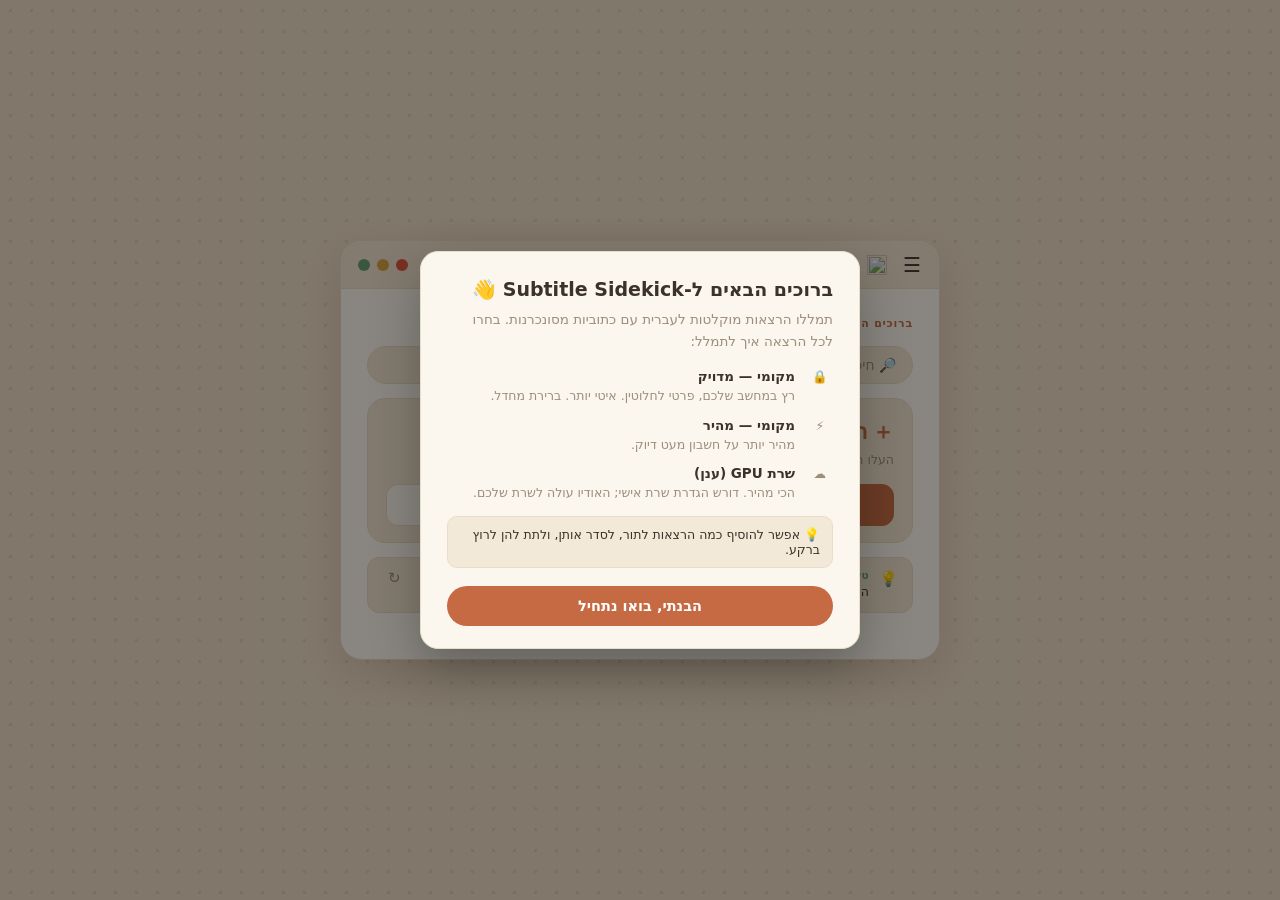
==== ui/index.html @ 45c96b26 "בורר שפה (עברית/אנגלית/auto), כתוביות נייטיב במסך מלא, עיצוב מחדש של הבית, ושקלול עלות מדויק יותר - " ====
<!DOCTYPE html>
<html lang="he" dir="rtl">
<head>
  <meta charset="utf-8" />
  <meta name="viewport" content="width=device-width, initial-scale=1" />
  <title>Subtitle Sidekick</title>
  <link rel="stylesheet" href="style.css" />
</head>
<body class="theme-light">
  <div class="win">
    <!-- title bar -->
    <div class="bar">
      <button class="menubtn" id="menuBtn" title="הקורסים שלי">☰</button>
      <button class="homebtn" id="homeBtn" title="מסך הבית"><img class="homeic" src="icons/home.png" alt="" /></button>
      <img class="appic" src="icons/app.png" alt="" />
      <div class="appname">Subtitle Sidekick</div>
      <button class="jobpill" id="jobPill" hidden>⏳ <span id="jobPct">0%</span></button>
      <div class="barsp"></div>
      <button class="themebtn" id="themeBtn" title="מצב בהיר/כהה">◐</button>
      <div class="barx">
        <span class="d1" id="winClose" title="סגירה"></span>
        <span class="d2" id="winMin" title="מזעור"></span>
        <span class="d3" id="winFull" title="מסך מלא"></span>
      </div>
    </div>

    <div class="body">
      <!-- home screen: hero · resume · stats · courses · tip -->
      <section class="view" id="view-home">
        <div class="kicker">ברוכים הבאים</div>

        <div class="search-row">
          <input class="search-in" id="searchIn" placeholder="🔎 חיפוש בכל ההרצאות…" />
        </div>
        <div class="search-results" id="searchResults" hidden></div>

        <!-- primary action: start a new transcription -->
        <div class="hero">
          <div class="hero-title">＋ תמלול חדש</div>
          <div class="hero-sub">העלו הרצאה מוקלטת וקבלו כתוביות עברית מסונכרנות</div>
          <div class="hero-actions">
            <button class="hero-btn" id="heroFile">📁 בחירת קובץ</button>
            <button class="hero-btn hero-btn-alt" id="heroLink">🔗 הדבקת קישור</button>
          </div>
        </div>

        <!-- continue where you left off -->
        <div class="resumecard" id="resumeCard" hidden>
          <div class="resume-main">
            <div class="resume-label">▶ המשך מאיפה שעצרת</div>
            <div class="resume-title" id="resumeTitle"></div>
            <div class="resume-bar"><div class="resume-fill" id="resumeFill"></div></div>
          </div>
          <div class="resume-actions">
            <button class="resume-btn" id="resumeWatch">המשך צפייה</button>
            <button class="resume-btn resume-btn-alt" id="resumeEdit">✎ ערוך כתוביות</button>
          </div>
        </div>

        <!-- stats widgets -->
        <div class="widgets" id="statWidgets"></div>

        <!-- recent courses -->
        <div class="homecourses" id="homeCoursesList"></div>

        <!-- learning tip (present, but not the centre of the page) -->
        <div class="tipline" id="tipCard">
          <span class="tip-ic">💡</span>
          <div class="tip-body">
            <span class="tip-kicker">טיפ ללמידה</span>
            <span class="tip-text" id="tipText"></span>
          </div>
          <button class="tip-next" id="tipNext" title="טיפ נוסף">↻</button>
        </div>
      </section>

      <!-- screen 1: open / drag-and-drop -->
      <section class="view" id="view-open" hidden>
        <div class="kicker">בחירת קובץ</div>
        <div class="drop2" id="drop">
          <div class="dtile">↑</div>
          <div class="dbig">שחררו כאן את ההרצאה</div>
          <div class="dsub">MP4 · MKV · MOV — עד 4 שעות</div>
          <div class="ordiv">או</div>
          <button class="btn" id="pickBtn">בחרו קובץ מהמחשב</button>
        </div>

        <div class="courserow">
          <span class="courselbl">קורס:</span>
          <select class="coursesel" id="courseSel"><option value="">ללא קורס</option></select>
        </div>

        <div class="moderow">
          <span class="modelbl">מצב תמלול:</span>
          <select class="coursesel" id="modeSel">
            <option value="local_accurate">מקומי — מדויק (פרטי, ברירת מחדל)</option>
            <option value="local_fast">מקומי — מהיר (פחות מדויק)</option>
            <option value="cloud">☁ שרת GPU (ענן) — מהיר מאוד</option>
          </select>
        </div>

        <div class="moderow">
          <span class="modelbl">שפת ההרצאה:</span>
          <select class="coursesel" id="langSel">
            <option value="he">עברית (ברירת מחדל)</option>
            <option value="en">אנגלית</option>
            <option value="">זיהוי אוטומטי</option>
          </select>
        </div>

        <div class="urlrow">
          <input class="urlin" id="urlIn" type="text"
                 placeholder="או הדביקו קישור להרצאה (YouTube / Moodle)…" />
          <button class="urlbtn" id="urlBtn">⬇ הורד</button>
        </div>
        <div class="urlhint">ל-Moodle: התחברו קודם בכרום, ואז הדביקו את הקישור.</div>
        <div class="footrow">
          <div class="priv" id="privNote">🔒 הכול נשאר אצלכם במחשב</div>
        </div>
      </section>

      <!-- screen 2: processing / progress -->
      <section class="view" id="view-proc" hidden>
        <div class="kicker">יצירת כתוביות</div>
        <div class="filechip"><span class="fcic">🎞</span><span id="procName"></span></div>
        <div class="stage" id="stageHeading">מתמלל את ההרצאה לעברית…</div>
        <div class="prog">
          <div class="bar2" id="bar2"><div class="fill" id="fill"><div class="speedlines"></div></div></div>
          <div class="pct" id="pct">0%</div>
        </div>
        <div class="eta" id="eta"></div>
        <div class="steps">
          <div class="step" id="step-extract">אודיו</div>
          <div class="step" id="step-transcribe">תמלול</div>
          <div class="step" id="step-sync">סנכרון</div>
        </div>
        <div class="jobctrl" id="jobCtrl" hidden>
          <button class="jobbtn" id="pauseBtn">⏸ השהה</button>
          <button class="jobbtn jobbtn-cancel" id="cancelBtn">✕ בטל</button>
        </div>
        <button class="watchdone" id="watchDone" hidden>▶ הפעל את הכתוביות</button>
        <div class="queue" id="queue"></div>
        <div class="tipline proctip" id="procTip" hidden>
          <span class="tip-ic">💡</span>
          <span class="tip-text" id="procTipText"></span>
        </div>
        <button class="newlec" id="newLec">＋ הרצאה חדשה</button>
      </section>

      <!-- screen 3: player -->
      <section class="view" id="view-play" hidden>
        <div class="play-head">
          <button class="kebab" id="backBtn" title="חזרה">→</button>
          <span class="play-title" id="playTitle"></span>
          <button class="kebab" id="playKebab" title="פעולות">⋯</button>
        </div>
        <div class="screen">
          <video id="video" preload="metadata"><track id="vtt" kind="subtitles" srclang="he" label="עברית" default></video>
          <div class="cc">CC עברית</div>
          <button class="exitfs" id="exitFs" title="יציאה ממסך מלא" hidden>✕ יציאה ממסך מלא</button>
          <div class="subline" id="subline"></div>
          <div class="ctrls">
            <button class="play" id="playBtn">▶</button>
            <button class="ovlbtn" id="skipBack" title="10 שניות אחורה">10⟲</button>
            <button class="ovlbtn" id="skipFwd" title="10 שניות קדימה">⟳10</button>
            <div class="track" id="track"><div class="pfill" id="pfill"></div></div>
            <span class="tc" id="tc">0:00 / 0:00</span>
            <select class="ovlbtn speedsel" id="speedSel" title="מהירות ניגון">
              <option value="0.5">0.5x</option>
              <option value="0.75">0.75x</option>
              <option value="1" selected>1x</option>
              <option value="1.25">1.25x</option>
              <option value="1.5">1.5x</option>
              <option value="1.75">1.75x</option>
              <option value="2">2x</option>
            </select>
            <button class="ovlbtn" id="fsBtn" title="מסך מלא">⛶</button>
          </div>
        </div>

        <!-- transcript panel: search · edit · export -->
        <div class="transcript" id="transcript">
          <div class="tc-head">
            <input class="tc-search" id="tcSearch" placeholder="🔎 חיפוש בכתוביות…" />
            <button class="tc-act" id="saveBtn">💾 שמור</button>
            <button class="tc-act" id="txtBtn">TXT</button>
            <button class="tc-act" id="docxBtn">Word</button>
          </div>
          <div class="tc-list" id="tcList"></div>
          <div class="tc-status" id="tcStatus"></div>
        </div>
      </section>
    </div>
  </div>

  <!-- sidebar: my courses -->
  <div class="drawer-ov" id="drawerOv" hidden></div>
  <aside class="drawer" id="drawer" hidden>
    <div class="drawer-head">
      <span class="drawer-title">הקורסים שלי</span>
      <button class="drawer-x" id="drawerClose" title="סגירה">✕</button>
    </div>
    <div class="newcourse" id="newCourseRow">
      <input class="newcourse-in" id="newCourseIn" placeholder="שם קורס חדש…" hidden />
      <button class="newcourse-btn" id="newCourseBtn">+ קורס חדש</button>
    </div>
    <div class="courses" id="coursesList"></div>
    <button class="drawer-settings" id="drawerSettingsBtn">⚙ הגדרות</button>
  </aside>

  <!-- sidebar: personal cloud server settings -->
  <div class="drawer-ov" id="settingsOv" hidden></div>
  <aside class="drawer" id="settingsDrawer" hidden>
    <div class="drawer-head">
      <span class="drawer-title">הגדרות</span>
      <button class="drawer-x" id="settingsClose" title="סגירה">✕</button>
    </div>

    <div class="settings-section">📁 תיקיית ספרייה</div>
    <div class="settings-field">
      <label class="settings-lbl" for="settingsLibDir">כל הקורסים וההרצאות ינוהלו בתוך התיקייה הזו.</label>
      <div class="folder-row">
        <input class="newcourse-in" id="settingsLibDir" readonly placeholder="טוען…" />
        <button class="newcourse-btn folder-pick" id="settingsLibDirBtn">📁 בחירה</button>
      </div>
    </div>

    <div class="settings-section">🅰 כתוביות בנגן</div>
    <div class="settings-field">
      <label class="settings-lbl" for="settingsSubSize">גודל הכתוביות</label>
      <select class="newcourse-in" id="settingsSubSize">
        <option value="sm">קטן</option>
        <option value="md">בינוני</option>
        <option value="lg">גדול</option>
      </select>
    </div>
    <div class="settings-field">
      <label class="settings-lbl" for="settingsSubBg">רקע הכתוביות</label>
      <select class="newcourse-in" id="settingsSubBg">
        <option value="dark">כהה (לבן על שחור)</option>
        <option value="light">בהיר (כהה על קרם)</option>
        <option value="none">ללא רקע (עם צל)</option>
      </select>
    </div>

    <div class="settings-section">☁ שרת ענן <span class="settings-opt">(אופציונלי)</span></div>
    <div class="settings-hint">
      למצב "שרת GPU" — כל משתמש מגדיר שרת משלו (לדוגמה חשבון RunPod אישי).
      אין שרת משותף; הפרטים נשמרים רק במחשב הזה. ראו README להקמת שרת.
    </div>
    <div class="settings-field">
      <label class="settings-lbl" for="settingsEndpoint">כתובת השרת (Endpoint URL)</label>
      <input class="newcourse-in" id="settingsEndpoint" placeholder="https://api.runpod.ai/v2/your-endpoint-id" />
    </div>
    <div class="settings-field">
      <label class="settings-lbl" for="settingsKey">מפתח API</label>
      <input class="newcourse-in" id="settingsKey" type="password" placeholder="••••••••" />
    </div>
    <div class="settings-field">
      <label class="settings-lbl" for="settingsPrice">מחיר ה-GPU לשעה (דולר) — לחישוב עלות מצטברת</label>
      <input class="newcourse-in" id="settingsPrice" type="number" step="0.01" min="0" placeholder="0.39" />
    </div>
    <button class="newcourse-btn" id="settingsSaveBtn">שמירת הגדרות השרת</button>
    <div class="settings-status" id="settingsStatus"></div>

    <div class="settings-section">💰 עלות שימוש בשרת</div>
    <div class="settings-cost" id="settingsCost">
      <div class="cost-line">עלות מוערכת: <strong id="costTotal">$0.00</strong></div>
      <div class="cost-sub" id="costSub"></div>
      <div class="cost-note">הערכה בלבד — RunPod מחייב גם על זמני התנעה ועיגול, כך שייתכן הפרש קל מהחשבון בפועל.</div>
      <button class="cost-reset" id="costReset">איפוס מונה</button>
    </div>
  </aside>

  <!-- first-run onboarding: explains the three transcription modes -->
  <div class="onboard-ov" id="onboardOv" hidden>
    <div class="onboard">
      <div class="onboard-title">ברוכים הבאים ל-Subtitle Sidekick 👋</div>
      <div class="onboard-text">תמללו הרצאות מוקלטות לעברית עם כתוביות מסונכרנות. בחרו לכל הרצאה איך לתמלל:</div>
      <ul class="onboard-modes">
        <li><span class="om-ic">🔒</span><div><b>מקומי — מדויק</b><span>רץ במחשב שלכם, פרטי לחלוטין. איטי יותר. ברירת מחדל.</span></div></li>
        <li><span class="om-ic">⚡</span><div><b>מקומי — מהיר</b><span>מהיר יותר על חשבון מעט דיוק.</span></div></li>
        <li><span class="om-ic">☁</span><div><b>שרת GPU (ענן)</b><span>הכי מהיר. דורש הגדרת שרת אישי; האודיו עולה לשרת שלכם.</span></div></li>
      </ul>
      <div class="onboard-tip">💡 אפשר להוסיף כמה הרצאות לתור, לסדר אותן, ולתת להן לרוץ ברקע.</div>
      <button class="onboard-btn" id="onboardClose">הבנתי, בואו נתחיל</button>
    </div>
  </div>

  <script src="app.js"></script>
</body>
</html>
---- ui/style.css ----
/* style.css — warm design for Hebrew subtitle app. RTL. */

/* ── local fonts (offline, no CDN) ── */
@font-face {
  font-family: "Frank Ruhl Libre";
  src: url("fonts/FrankRuhlLibre.ttf") format("truetype");
  font-weight: 100 900;
  font-display: swap;
}
@font-face {
  font-family: "Rubik";
  src: url("fonts/Rubik.ttf") format("truetype");
  font-weight: 100 900;
  font-display: swap;
}

/* ── color tokens ── */
:root {
  --bg: #fbf6ee;
  --card: #fffefa;
  --panel: #f3e9d8;
  --text: #3a322b;
  --muted: #9b8f7c;
  --line: #e9ddc9;
  --screen: #1b1410;
  --board: #efe3d0;
  --accent: #c56a43;   /* clay */
  --c2: #5f9e7a;       /* sage */
  --c3: #c59a3f;       /* gold */
  --dots: rgba(140, 95, 55, 0.14);
  --win-shadow: 0 14px 40px rgba(90, 55, 25, 0.18);
  --drop-inset: inset 0 1px 0 rgba(255, 255, 255, 0.55);
}
body.dark {
  --bg: #211b15;
  --card: #2a221b;
  --panel: #352a20;
  --text: #f1e8d9;
  --muted: #a4937c;
  --line: #3d3127;
  --screen: #0e0a07;
  --board: #18120d;
  --c2: #6fae8a;
  --c3: #d4ab55;
  --dots: rgba(255, 226, 190, 0.07);
  --win-shadow: 0 16px 44px rgba(0, 0, 0, 0.55);
  --drop-inset: inset 0 1px 0 rgba(255, 255, 255, 0.04);
}

* { box-sizing: border-box; }

html, body { height: 100%; }
html { overflow: hidden; }  /* scrolling happens inside the card (.body), not the full window */
body {
  margin: 0;
  direction: rtl;
  font-family: "Rubik", system-ui, Arial, sans-serif;
  color: var(--text);
  /* board = app window background with dot pattern */
  background-color: var(--board);
  background-image: radial-gradient(var(--dots) 1.5px, transparent 1.5px);
  background-size: 21px 21px;
  display: flex;
  align-items: center;
  justify-content: center;
  padding: 30px;
  user-select: none;
}
@media (max-height: 700px) { body { padding: 14px; } }

/* ── app window (card) — capped to screen height, inner content scrolls if needed ── */
.win {
  width: 100%;
  max-width: 600px;
  max-height: 100%;
  display: flex;
  flex-direction: column;
  background: var(--card);
  border: 1px solid var(--line);
  border-radius: 22px;
  overflow: hidden;
  box-shadow: var(--win-shadow);
}

/* ── title bar ── */
.bar {
  height: 48px;
  display: flex;
  align-items: center;
  gap: 11px;
  padding: 0 17px;
  border-bottom: 1px solid var(--line);
  background: var(--panel);
}
.menubtn {
  background: none; border: none; cursor: pointer;
  color: var(--text); font-size: 20px; padding: 2px 4px; line-height: 1; flex: none;
  width: 20px; height: 20px; display: flex; align-items: center; justify-content: center;
}
.menubtn:hover { color: var(--accent); }
.homebtn {
  background: none; border: none; cursor: pointer;
  color: var(--text); padding: 2px 4px; line-height: 1; flex: none;
}
.homebtn:hover { color: var(--accent); }
.homeic { width: 20px; height: 20px; display: block; opacity: 0.85; }
.homebtn:hover .homeic { opacity: 1; }
.dark .homeic { filter: invert(1); }
.appic {
  width: 20px; height: 20px;
  border-radius: 7px;
  object-fit: cover; flex: none;
}
.appname { font-size: 13.5px; font-weight: 600; }
.jobpill {
  display: flex; align-items: center; gap: 5px;
  background: var(--accent); color: #fff; border: none;
  border-radius: 999px; padding: 5px 11px; margin-right: 8px;
  font-family: inherit; font-size: 11.5px; font-weight: 600; cursor: pointer;
}
.jobpill[hidden] { display: none; }
.jobpill:hover { filter: brightness(1.05); }
.barsp { flex: 1; }
.themebtn {
  background: none; border: none; cursor: pointer;
  color: var(--muted); font-size: 15px; padding: 4px; line-height: 1;
}
.barx { display: flex; gap: 7px; }
.barx span { width: 12px; height: 12px; border-radius: 50%; cursor: pointer; }
.barx span:hover { filter: brightness(1.1); box-shadow: 0 0 0 2px rgba(0, 0, 0, 0.06); }
.d1 { background: #e0533f; }  /* close */
.d2 { background: #d9a441; }  /* minimize */
.d3 { background: #5f9e7a; }  /* fullscreen */

/* title bar doesn't scroll; body scrolls inside the card */
.bar { flex: none; }

/* ── body ── */
.body {
  padding: 28px 26px;
  flex: 1;
  overflow-y: auto;
}
.body::-webkit-scrollbar { width: 8px; }
.body::-webkit-scrollbar-track { background: transparent; }
.body::-webkit-scrollbar-thumb { background: var(--line); border-radius: 4px; }
.body::-webkit-scrollbar-thumb:hover { background: var(--muted); }
.kicker {
  font-size: 11px; font-weight: 600; letter-spacing: 0.07em;
  color: var(--accent); margin-bottom: 16px;
}
.view[hidden] { display: none; }

/* ── home screen ── */
/* hero: the primary "new transcription" call to action */
.hero {
  background: var(--panel); border: 1px solid var(--line); border-radius: 18px;
  padding: 18px 18px 16px; margin-bottom: 14px;
}
.hero-title { font-family: "Frank Ruhl Libre", serif; font-size: 22px; font-weight: 700; color: var(--accent); }
.hero-sub { font-size: 12.5px; color: var(--muted); margin: 4px 0 14px; line-height: 1.5; }
.hero-actions { display: flex; gap: 10px; }
.hero-btn {
  flex: 1; padding: 12px 14px; border-radius: 12px; cursor: pointer;
  font-family: inherit; font-size: 14px; font-weight: 600;
  background: var(--accent); color: #fff; border: 1px solid var(--accent);
}
.hero-btn:hover { filter: brightness(1.05); }
.hero-btn-alt { background: var(--card); color: var(--text); border-color: var(--line); }
.hero-btn-alt:hover { border-color: var(--accent); filter: none; }

/* resume: continue where you left off */
.resumecard {
  display: flex; align-items: center; gap: 12px; flex-wrap: wrap;
  background: var(--card); border: 1px solid var(--line); border-radius: 16px;
  padding: 13px 16px; margin-bottom: 14px;
}
.resumecard[hidden] { display: none; }
.resume-main { flex: 1; min-width: 160px; }
.resume-label { font-size: 11px; font-weight: 600; color: var(--c2); margin-bottom: 4px; }
.resume-title { font-size: 14px; font-weight: 600; margin-bottom: 8px;
  overflow: hidden; text-overflow: ellipsis; white-space: nowrap; }
.resume-bar { height: 5px; background: var(--line); border-radius: 3px; overflow: hidden; }
.resume-fill { height: 100%; background: var(--accent); border-radius: 3px; width: 0; }
.resume-actions { display: flex; gap: 8px; }
.resume-btn {
  padding: 9px 13px; border-radius: 10px; cursor: pointer;
  font-family: inherit; font-size: 13px; font-weight: 600;
  background: var(--accent); color: #fff; border: 1px solid var(--accent);
}
.resume-btn:hover { filter: brightness(1.05); }
.resume-btn-alt { background: transparent; color: var(--text); border-color: var(--line); }
.resume-btn-alt:hover { border-color: var(--accent); filter: none; }

/* stats widgets: a small dashboard row of cards */
.widgets {
  display: grid; grid-template-columns: repeat(4, 1fr); gap: 10px; margin-bottom: 16px;
}
.widgets:empty { display: none; }
.widget {
  background: var(--card); border: 1px solid var(--line); border-radius: 14px;
  padding: 13px 8px; text-align: center;
}
.w-ic { font-size: 17px; line-height: 1; margin-bottom: 6px; }
.w-num { font-family: "Frank Ruhl Libre", serif; font-size: 24px; font-weight: 700; color: var(--accent); }
.w-lbl { font-size: 11.5px; color: var(--muted); margin-top: 2px; }

/* recent courses row */
.homecourses { margin-bottom: 14px; }
.homecourses:empty { display: none; }
.hc-label { font-size: 11px; font-weight: 600; color: var(--c2); margin-bottom: 8px; }
.hc-chip {
  display: inline-flex; align-items: center; gap: 8px; margin: 0 0 8px 8px;
  background: var(--card); border: 1px solid var(--line); border-radius: 12px;
  padding: 8px 12px; cursor: pointer; font-family: inherit; font-size: 13px; font-weight: 600; color: var(--text);
}
.hc-chip:hover { border-color: var(--accent); }
.hc-count {
  min-width: 20px; height: 20px; border-radius: 6px; padding: 0 5px;
  background: var(--panel); color: var(--accent); font-size: 12px;
  display: inline-flex; align-items: center; justify-content: center;
}

/* learning tip — compact, lives at the bottom of the home screen (not the centre) */
.tipline {
  display: flex; align-items: flex-start; gap: 10px;
  background: var(--panel); border: 1px solid var(--line); border-radius: 12px;
  padding: 11px 14px; margin-bottom: 18px;
}
.tip-ic { flex: none; font-size: 15px; line-height: 1.4; }
.tip-body { flex: 1; display: flex; flex-direction: column; gap: 2px; }
.tip-kicker { font-size: 10.5px; font-weight: 600; letter-spacing: 0.04em; color: var(--c2); }
.tip-text { font-size: 12.5px; line-height: 1.45; color: var(--text); }
.tip-next {
  flex: none; background: none; border: none; cursor: pointer; color: var(--muted); font-size: 15px; line-height: 1;
}
.tip-next:hover { color: var(--accent); }

/* ── global search (home screen) ── */
.search-row { margin-bottom: 14px; }
.search-in {
  width: 100%; background: var(--panel); border: 1px solid var(--line); color: var(--text);
  border-radius: 999px; padding: 10px 16px; font-family: inherit; font-size: 14px; direction: rtl;
}
.search-in:focus { outline: none; border-color: var(--accent); }
.search-in::placeholder { color: var(--muted); }
.search-results {
  margin-bottom: 16px; border: 1px solid var(--line); border-radius: 16px;
  background: var(--card); overflow: hidden;
}
.search-results[hidden] { display: none; }
.sr-hit {
  display: flex; align-items: flex-start; gap: 10px;
  padding: 9px 14px; border-bottom: 1px solid var(--line); cursor: pointer;
}
.sr-hit:last-child { border-bottom: none; }
.sr-hit:hover { background: var(--panel); }
.sr-time { flex: none; color: var(--accent); font-size: 12px; font-weight: 600; min-width: 44px; padding-top: 2px; }
.sr-body { flex: 1; min-width: 0; }
.sr-title { font-size: 11px; color: var(--muted); margin-bottom: 2px; overflow: hidden; text-overflow: ellipsis; white-space: nowrap; }
.sr-text { font-size: 13.5px; line-height: 1.4; }
.sr-empty { padding: 16px; text-align: center; color: var(--muted); font-size: 13px; }

/* ── screen 1: drag-and-drop ── */
.drop2 {
  background: var(--panel);
  border: 1px solid var(--line);
  border-radius: 20px;
  padding: 34px 22px;
  display: flex; flex-direction: column; align-items: center; gap: 13px;
  text-align: center;
  box-shadow: var(--drop-inset);
  transition: border-color 0.15s, transform 0.15s;
  cursor: pointer;
}
.drop2.hover, .drop2.drag { border-color: var(--accent); }
.drop2.drag { transform: scale(1.01); }
.dtile {
  width: 62px; height: 62px;
  border-radius: 19px;
  background: var(--card);
  display: flex; align-items: center; justify-content: center;
  font-size: 27px; color: var(--accent);
  box-shadow: 0 4px 12px rgba(120, 80, 40, 0.12);
}
.dbig { font-family: "Frank Ruhl Libre", serif; font-size: 22px; font-weight: 700; color: var(--text); }
.dsub { font-size: 13px; color: var(--muted); }
.ordiv { font-size: 12px; color: var(--muted); }
.btn {
  background: var(--accent); color: #fff; border: none;
  border-radius: 999px; padding: 12px 28px;
  font-size: 14px; font-weight: 600; cursor: pointer;
  font-family: inherit;
  box-shadow: 0 5px 16px rgba(197, 106, 67, 0.32);
}
.btn:hover { filter: brightness(1.05); }

.footrow {
  display: flex; align-items: center; justify-content: space-between;
  margin-top: 22px;
}
.fast { display: flex; align-items: center; gap: 9px; font-size: 13px; font-weight: 500; cursor: pointer; }
.sw {
  width: 36px; height: 21px; border-radius: 11px;
  background: var(--line); position: relative; flex: none;
  transition: background 0.15s;
}
.sw.on { background: var(--c2); }
.knob {
  width: 17px; height: 17px; border-radius: 50%;
  background: #fff; position: absolute; top: 2px; right: 2px;
  transition: right 0.15s;
}
.sw.on .knob { right: 17px; }
.priv { font-size: 12px; color: var(--c2); }

/* ── transcription mode selector ── */
.moderow { display: flex; align-items: center; gap: 9px; margin-top: 22px; }
.modelbl { font-size: 13px; color: var(--muted); flex: none; }

/* ── cloud server settings drawer ── */
.settings-hint { font-size: 12px; color: var(--muted); line-height: 1.5; margin-bottom: 16px; }
.settings-field { display: flex; flex-direction: column; gap: 6px; margin-bottom: 12px; }
.settings-lbl { font-size: 12.5px; color: var(--muted); }
.settings-section {
  font-size: 13px; font-weight: 600; color: var(--text);
  margin: 18px 0 8px; padding-bottom: 6px; border-bottom: 1px solid var(--line);
}
.settings-section:first-child { margin-top: 4px; }
.settings-opt { font-weight: 400; color: var(--muted); font-size: 11.5px; }
.folder-row { display: flex; gap: 8px; }
.folder-row .newcourse-in { flex: 1; }
.folder-row .folder-pick { flex: none; white-space: nowrap; }
.settings-status { font-size: 12px; color: var(--c2); margin-top: 10px; min-height: 16px; }
.settings-cost {
  margin-top: 20px; padding-top: 16px; border-top: 1px solid var(--line);
  display: flex; flex-direction: column; gap: 6px;
}
.cost-line { font-size: 14px; }
.cost-line strong { color: var(--c2); }
.cost-sub { font-size: 12px; color: var(--muted); }
.cost-note { font-size: 11px; color: var(--muted); margin-top: 4px; line-height: 1.4; opacity: 0.85; }
.cost-reset {
  align-self: flex-start; margin-top: 6px; background: none; border: 1px solid var(--line);
  color: var(--muted); border-radius: 999px; padding: 5px 12px; font-family: inherit;
  font-size: 12px; cursor: pointer;
}
.cost-reset:hover { color: var(--text); border-color: var(--muted); }

/* ── course selector on the open screen ── */
.courserow { display: flex; align-items: center; gap: 9px; margin-top: 16px; }
.courselbl { font-size: 13px; color: var(--muted); flex: none; }
.coursesel {
  flex: 1; background: var(--panel); border: 1px solid var(--line); color: var(--text);
  border-radius: 999px; padding: 9px 14px; font-family: inherit; font-size: 13px;
  direction: rtl; cursor: pointer;
}
.coursesel:focus { outline: none; border-color: var(--accent); }

/* ── sidebar: my courses ── */
.drawer-ov {
  position: fixed; inset: 0; z-index: 40;
  background: rgba(40, 25, 12, 0.38);
}
.drawer-ov[hidden] { display: none; }
.drawer {
  position: fixed; top: 0; right: 0; z-index: 41;
  width: 300px; max-width: 86vw; height: 100%;
  background: var(--card); border-left: 1px solid var(--line);
  box-shadow: -14px 0 40px rgba(90, 55, 25, 0.22);
  display: flex; flex-direction: column;
  padding: 18px 18px 22px;
}
.drawer[hidden] { display: none; }
.drawer-settings {
  margin-top: auto; flex: none;          /* pinned to the bottom of the drawer */
  background: none; border: 1px solid var(--line); border-radius: 10px;
  color: var(--text); font-family: inherit; font-size: 15px; font-weight: 600;
  padding: 11px; cursor: pointer; text-align: center;
}
.drawer-settings:hover { background: var(--panel); }
.drawer-head { display: flex; align-items: center; justify-content: space-between; margin-bottom: 16px; }
.drawer-title { font-family: "Frank Ruhl Libre", serif; font-size: 19px; font-weight: 700; }
.drawer-x {
  background: none; border: none; color: var(--muted); font-size: 15px; cursor: pointer; padding: 4px;
}
.drawer-x:hover { color: var(--text); }
.newcourse { display: flex; flex-direction: column; gap: 8px; margin-bottom: 16px; }
.newcourse-in {
  background: var(--panel); border: 1px solid var(--line); color: var(--text);
  border-radius: 999px; padding: 9px 14px; font-family: inherit; font-size: 13px; direction: rtl;
}
.newcourse-in:focus { outline: none; border-color: var(--accent); }
.newcourse-btn {
  background: var(--accent); color: #fff; border: none; border-radius: 999px;
  padding: 10px 16px; font-family: inherit; font-size: 13px; font-weight: 600; cursor: pointer;
}
.newcourse-btn:hover { filter: brightness(1.05); }
.courses { flex: 1; overflow-y: auto; display: flex; flex-direction: column; gap: 6px; }
.course { border: 1px solid var(--line); border-radius: 12px; overflow: hidden; background: var(--panel); }
.course-head {
  display: flex; align-items: center; gap: 8px; padding: 10px 13px;
  cursor: pointer; font-size: 13.5px; font-weight: 600;
}
.course-head:hover { background: rgba(197, 106, 67, 0.07); }
.course-arrow { flex: none; font-size: 10px; color: var(--muted); transition: transform 0.15s; }
.course.open .course-arrow { transform: rotate(90deg); }
.course-name { flex: 1; overflow: hidden; text-overflow: ellipsis; white-space: nowrap; }
.course-count { flex: none; font-size: 11px; color: var(--muted); }
.course-del {
  flex: none; background: none; border: none; color: var(--muted);
  font-size: 13px; cursor: pointer; padding: 0 2px; opacity: 0; transition: opacity 0.15s;
}
.course-head:hover .course-del { opacity: 1; }
.course-del:hover { color: #c0533e; }
.lectures { display: none; flex-direction: column; padding: 0 8px 8px; gap: 3px; }
.course.open .lectures { display: flex; }
.lec {
  display: flex; align-items: center; gap: 7px;
  padding: 7px 10px; border-radius: 9px; cursor: pointer; font-size: 12.5px;
}
.lec:hover { background: var(--card); }
.lec-name { flex: 1; overflow: hidden; text-overflow: ellipsis; white-space: nowrap; }
.courses-empty { font-size: 12.5px; color: var(--muted); text-align: center; padding: 24px 8px; }

/* ── ⋯ kebab button — in lecture rows and player screen ── */
.kebab {
  flex: none; width: 28px; height: 28px; padding: 0;
  background: none; border: none; color: var(--muted);
  font-size: 17px; line-height: 1; cursor: pointer; border-radius: 7px;
  display: flex; align-items: center; justify-content: center;
}
.kebab:hover { background: var(--panel); color: var(--text); }

/* ── floating action menu (rename / course / browser / remove) ── */
.actionmenu {
  position: fixed; z-index: 60; min-width: 168px;
  background: var(--card); border: 1px solid var(--line); border-radius: 12px;
  box-shadow: var(--win-shadow); padding: 6px; display: flex; flex-direction: column; gap: 2px;
}
.am-item {
  display: flex; align-items: center; gap: 8px; width: 100%;
  background: none; border: none; color: var(--text); text-align: right;
  font-family: inherit; font-size: 13px; padding: 8px 9px; border-radius: 8px; cursor: pointer;
}
.am-item:hover { background: var(--panel); }
.am-item.am-danger:hover { background: rgba(192, 83, 62, 0.12); color: #c0533e; }
.am-move { cursor: default; }
.am-move:hover { background: none; }
.am-move select {
  flex: 1; background: var(--panel); border: 1px solid var(--line); color: var(--text);
  border-radius: 7px; padding: 5px 8px; font-family: inherit; font-size: 12.5px; direction: rtl;
}

/* ── URL download field ── */
.urlrow { display: flex; gap: 8px; margin-top: 14px; }
.urlin {
  flex: 1; background: var(--panel); border: 1px solid var(--line); color: var(--text);
  border-radius: 999px; padding: 10px 16px; font-family: inherit; font-size: 13px; direction: rtl;
}
.urlin:focus { outline: none; border-color: var(--accent); }
.urlin::placeholder { color: var(--muted); }
.urlbtn {
  flex: none; background: var(--c2); color: #fff; border: none; border-radius: 999px;
  padding: 10px 18px; font-family: inherit; font-size: 13px; font-weight: 600; cursor: pointer;
}
.urlbtn:hover { filter: brightness(1.05); }
.urlhint { font-size: 11px; color: var(--muted); margin-top: 7px; text-align: center; }

/* ── screen 2: processing ── */
.filechip {
  display: inline-flex; align-items: center; gap: 9px;
  background: var(--panel); border: 1px solid var(--line);
  border-radius: 999px; padding: 9px 15px;
  font-size: 13px; font-weight: 500; max-width: 100%;
}
.filechip span:last-child { overflow: hidden; text-overflow: ellipsis; white-space: nowrap; }
.fcic { color: var(--c3); flex: none; }
.stage {
  font-family: "Frank Ruhl Libre", serif;
  margin-top: 24px; font-size: 20px; font-weight: 700;
}
.prog { display: flex; align-items: center; gap: 13px; margin-top: 16px; }
.bar2 { flex: 1; height: 10px; border-radius: 6px; background: var(--panel); overflow: hidden; }
.fill { height: 100%; background: var(--accent); border-radius: 6px; width: 0; transition: width 0.3s ease; position: relative; overflow: hidden; }
/* moving speed lines over the filled part — ambient "it's running" motion (RTL: drift leftward) */
.speedlines {
  position: absolute; inset: 0; opacity: 0;
  background-image: repeating-linear-gradient(115deg,
    transparent 0 9px, rgba(255, 255, 255, 0.30) 9px 12px);
  background-size: 28px 100%;
}
.bar2.running .speedlines { opacity: 1; animation: speed 0.55s linear infinite; }
@keyframes speed { from { background-position: 0 0; } to { background-position: -28px 0; } }
@media (prefers-reduced-motion: reduce) { .bar2.running .speedlines { animation: none; } }
.bar2.loading .fill {
  width: 40% !important;
  animation: indet 1.2s ease-in-out infinite alternate;
  transition: none;
}
@keyframes indet {
  from { margin-right: 0; width: 25%; }
  to { margin-right: 65%; width: 35%; }
}
.pct { font-size: 14px; font-weight: 700; color: var(--accent); min-width: 40px; text-align: left; }
.eta { margin-top: 12px; font-size: 13px; color: var(--muted); min-height: 18px; }
.steps { display: flex; gap: 9px; margin-top: 24px; }
.step {
  flex: 1; text-align: center; font-size: 11px; font-weight: 500;
  padding: 10px 4px; border-radius: 999px;
  background: var(--panel); color: var(--muted); border: 1px solid var(--line);
}
.step.done { color: var(--c2); border-color: var(--c2); }
.step.now { color: #fff; background: var(--accent); border-color: transparent; font-weight: 600; }

/* ── "play subtitles" button shown on completion ── */
.watchdone {
  margin-top: 22px; width: 100%;
  background: var(--accent); color: #fff; border: none;
  border-radius: 999px; padding: 13px 22px;
  font-family: inherit; font-size: 15px; font-weight: 600; cursor: pointer;
  box-shadow: 0 5px 16px rgba(197, 106, 67, 0.32);
}
.watchdone[hidden] { display: none; }
.watchdone:hover { filter: brightness(1.05); }

/* ── pause / cancel controls during transcription ── */
.jobctrl { margin-top: 18px; display: flex; gap: 10px; }
.jobctrl[hidden] { display: none; }
.jobbtn {
  flex: 1; background: var(--panel); color: var(--text);
  border: 1px solid var(--line); border-radius: 999px; padding: 10px 18px;
  font-family: inherit; font-size: 14px; font-weight: 600; cursor: pointer;
}
.jobbtn:hover { border-color: var(--accent); color: var(--accent); }
.jobbtn-cancel:hover { border-color: #c0533e; color: #c0533e; }

/* ── "new lecture" button ── */
.newlec {
  margin-top: 14px; width: 100%;
  background: var(--panel); color: var(--text);
  border: 1px solid var(--line); border-radius: 999px; padding: 11px 22px;
  font-family: inherit; font-size: 14px; font-weight: 600; cursor: pointer;
}
.newlec:hover { border-color: var(--accent); color: var(--accent); }

/* ── transcription queue ── */
.queue { margin-top: 20px; display: flex; flex-direction: column; gap: 7px; }
.queue:empty { display: none; }
.queue-head {
  display: flex; align-items: baseline; justify-content: space-between;
  padding: 0 4px 2px; margin-bottom: 2px;
}
.qh-title { font-size: 13px; font-weight: 600; color: var(--text); }
.qh-sub { font-size: 11.5px; color: var(--muted); }
.qitem {
  display: flex; align-items: center; gap: 10px;
  background: var(--panel); border: 1px solid var(--line);
  border-radius: 12px; padding: 9px 13px; font-size: 13px;
  animation: qin 0.18s ease;
}
@keyframes qin { from { opacity: 0; transform: translateY(-4px); } to { opacity: 1; transform: none; } }
@media (prefers-reduced-motion: reduce) { .qitem { animation: none; } }
.qgrip {
  flex: none; color: var(--muted); font-size: 12px; letter-spacing: -3px;
  cursor: grab; user-select: none; opacity: 0.6;
}
.qitem.queued:hover .qgrip { opacity: 1; }
.qicon { flex: none; font-size: 13px; width: 18px; text-align: center; }
.qitem.running .qicon { color: var(--accent); }
.qitem.done .qicon { color: var(--c2); }
.qitem.failed .qicon { color: #c0533e; }
.qname { flex: 1; overflow: hidden; text-overflow: ellipsis; white-space: nowrap; }
.qerr {
  flex: none; font-size: 11px; color: #c0533e; max-width: 200px;
  overflow: hidden; text-overflow: ellipsis; white-space: nowrap;
}
.qwatch {
  flex: none; background: var(--c2); color: #fff; border: none;
  border-radius: 999px; padding: 5px 13px; font-size: 12px; font-weight: 600;
  cursor: pointer; font-family: inherit;
}
.qitem.queued { cursor: grab; }
.qitem.queued:active { cursor: grabbing; }
.qitem.dragging { opacity: 0.45; }
.qitem.drag-over { border-color: var(--accent); box-shadow: 0 -2px 0 var(--accent) inset; }
.qcourse {
  flex: none; max-width: 130px; font-family: inherit; font-size: 12px;
  border: 1px solid var(--line); border-radius: 8px; padding: 3px 6px;
  background: var(--bg); color: inherit;
}
.qtag {
  flex: none; font-size: 11px; color: var(--muted);
  background: var(--bg); border: 1px solid var(--line);
  border-radius: 999px; padding: 2px 9px;
}
.qdel {
  flex: none; background: none; border: none; color: var(--muted);
  font-size: 13px; cursor: pointer; padding: 2px 5px; line-height: 1;
}
.qdel:hover { color: #c0533e; }
.qedit {
  flex: none; background: none; border: none; color: var(--muted);
  font-size: 12px; cursor: pointer; padding: 2px 5px; line-height: 1;
}
.qedit:hover { color: var(--accent); }

/* ── screen 3: player ── */
.screen {
  position: relative; background: var(--screen);
  border-radius: 16px; height: 260px; overflow: hidden;
}
.screen video {
  position: absolute; inset: 0; width: 100%; height: 100%;
  object-fit: contain; background: #000;
}
.cc {
  position: absolute; top: 12px; right: 12px; z-index: 2;
  background: var(--c2); color: #fff; font-size: 10px; font-weight: 700;
  letter-spacing: 0.05em; padding: 3px 8px; border-radius: 6px;
}
.subline {
  position: absolute; z-index: 2; bottom: 62px; left: 50%; transform: translateX(-50%);
  background: #fff8ec; color: #3a322b;
  font-size: 14.5px; font-weight: 500; line-height: 1.5;
  padding: 7px 16px; border-radius: 10px; max-width: 84%;
  text-align: center; box-shadow: 0 4px 14px rgba(0, 0, 0, 0.25);
}
.subline:empty { display: none; }

/* native player: hide our custom control bar AND our custom caption div — the browser renders
   captions from the <track> element itself, which stays visible in the native fullscreen too. */
.native-player .ctrls { display: none; }
.native-player .subline { display: none; }
/* native caption (::cue) appearance — controlled from Settings via body data-attributes */
video::cue { line-height: 1.5; font-size: 1em; background: rgba(0, 0, 0, 0.75); color: #fff; }
body[data-sub-size="sm"] video::cue { font-size: 0.8em; }
body[data-sub-size="md"] video::cue { font-size: 1em; }
body[data-sub-size="lg"] video::cue { font-size: 1.25em; }
body[data-sub-bg="dark"]  video::cue { background: rgba(0, 0, 0, 0.75); color: #fff; }
body[data-sub-bg="light"] video::cue { background: rgba(255, 248, 236, 0.94); color: #3a322b; }
body[data-sub-bg="none"]  video::cue { background: transparent; color: #fff; text-shadow: 0 1px 4px #000, 0 0 3px #000; }

/* playback controls — part of .screen so they stay visible in fullscreen */
.ctrls {
  position: absolute; bottom: 0; left: 0; right: 0; z-index: 2;
  display: flex; align-items: center; gap: 8px;
  padding: 16px 14px 12px;
  background: linear-gradient(to top, rgba(0, 0, 0, 0.6), rgba(0, 0, 0, 0));
}
.play {
  width: 38px; height: 38px; border-radius: 50%;
  background: var(--accent); color: #fff; border: none;
  display: flex; align-items: center; justify-content: center;
  font-size: 13px; cursor: pointer; flex: none;
  box-shadow: 0 5px 16px rgba(197, 106, 67, 0.32);
}
.track { flex: 1; height: 7px; border-radius: 5px; background: rgba(255, 255, 255, 0.28); position: relative; overflow: hidden; cursor: pointer; }
.pfill { position: absolute; top: 0; right: 0; height: 100%; width: 0; background: var(--accent); border-radius: 5px; }
.tc {
  font-size: 11.5px; color: #fff; flex: none; text-shadow: 0 1px 3px rgba(0, 0, 0, 0.6);
}
.ovlbtn {
  flex: none; background: rgba(255, 255, 255, 0.14); border: 1px solid rgba(255, 255, 255, 0.25);
  color: #fff; border-radius: 8px; height: 30px; padding: 0 9px;
  font-family: inherit; font-size: 11.5px; font-weight: 600; cursor: pointer;
  display: flex; align-items: center; justify-content: center;
}
.ovlbtn:hover { background: rgba(255, 255, 255, 0.26); }
.speedsel {
  font-family: inherit; cursor: pointer; direction: ltr; text-align: center;
  -webkit-appearance: none; appearance: none;
}
.speedsel:hover { background: rgba(255, 255, 255, 0.26); }
.speedsel option { color: #2a221b; }

.screen:fullscreen .subline { font-size: 26px; bottom: 96px; max-width: 80%; }
.screen:fullscreen .ctrls { padding: 22px 26px 20px; gap: 12px; }
.screen:fullscreen .play { width: 50px; height: 50px; font-size: 17px; }
.screen:fullscreen .ovlbtn { height: 38px; font-size: 14px; padding: 0 13px; }
.screen:fullscreen .tc { font-size: 14px; }
.play-head { display: flex; align-items: center; gap: 6px; margin: 6px 0 22px; }
.play-title {
  flex: 1; font-family: "Frank Ruhl Libre", serif; font-size: 19px; font-weight: 700;
  text-align: center; overflow: hidden; text-overflow: ellipsis; white-space: nowrap;
}

/* fullscreen: overlay stays part of the container so subtitles and controls remain visible */
.screen:fullscreen { height: 100%; width: 100%; border-radius: 0; }
.screen:-webkit-full-screen { height: 100%; width: 100%; }

/* exit fullscreen button — visible only inside fullscreen; not everyone remembers ESC */
.exitfs {
  position: absolute; top: 12px; left: 12px; z-index: 3;
  background: rgba(20, 14, 8, 0.55); color: #fff; border: 1px solid rgba(255, 255, 255, 0.25);
  border-radius: 999px; padding: 7px 14px; font-family: inherit; font-size: 12.5px;
  font-weight: 600; cursor: pointer;
}
.exitfs[hidden] { display: none; }
.exitfs:hover { background: rgba(20, 14, 8, 0.75); }

/* ── transcript panel (search · edit · export) ── */
.transcript { margin-top: 18px; border-top: 1px solid var(--line); padding-top: 14px; }
.tc-head { display: flex; gap: 8px; align-items: center; margin-bottom: 10px; }
.tc-search {
  flex: 1; background: var(--panel); border: 1px solid var(--line); color: var(--text);
  border-radius: 999px; padding: 8px 14px; font-family: inherit; font-size: 13px; direction: rtl;
}
.tc-search:focus { outline: none; border-color: var(--accent); }
.tc-act {
  background: var(--panel); border: 1px solid var(--line); color: var(--text);
  border-radius: 9px; padding: 7px 11px; font-family: inherit; font-size: 12px;
  font-weight: 600; cursor: pointer; flex: none;
}
.tc-act:hover { border-color: var(--accent); color: var(--accent); }
.tc-list { max-height: 190px; overflow-y: auto; display: flex; flex-direction: column; gap: 2px; }
.tc-row {
  display: flex; gap: 10px; align-items: flex-start;
  padding: 5px 8px; border-radius: 9px;
}
.tc-row.cur { background: rgba(197, 106, 67, 0.12); }
.tc-time {
  flex: none; background: none; border: none; color: var(--accent);
  font-family: inherit; font-size: 12px; font-weight: 600; cursor: pointer;
  padding: 2px 0; min-width: 44px; text-align: left;
}
.tc-time:hover { text-decoration: underline; }
.tc-text {
  flex: 1; font-size: 13.5px; line-height: 1.5; color: var(--text);
  outline: none; border-radius: 5px; padding: 2px 4px;
}
.tc-text:focus { background: var(--panel); box-shadow: 0 0 0 1px var(--accent); }
.tc-status { margin-top: 8px; font-size: 12px; color: var(--c2); min-height: 16px; }

/* ── first-run onboarding modal ── */
.onboard-ov {
  position: fixed; inset: 0; z-index: 60;
  background: rgba(20, 14, 8, 0.5);
  display: flex; align-items: center; justify-content: center; padding: 22px;
}
.onboard-ov[hidden] { display: none; }
.onboard {
  background: var(--bg); border: 1px solid var(--line); border-radius: 18px;
  max-width: 440px; width: 100%; padding: 26px 26px 22px;
  box-shadow: 0 18px 50px rgba(0, 0, 0, 0.28);
}
.onboard-title { font-size: 19px; font-weight: 700; color: var(--text); margin-bottom: 8px; }
.onboard-text { font-size: 13.5px; color: var(--muted); line-height: 1.6; margin-bottom: 16px; }
.onboard-modes { list-style: none; margin: 0 0 14px; padding: 0; display: flex; flex-direction: column; gap: 11px; }
.onboard-modes li { display: flex; gap: 12px; align-items: flex-start; }
.om-ic { flex: none; font-size: 19px; width: 26px; text-align: center; }
.onboard-modes b { display: block; font-size: 13.5px; color: var(--text); margin-bottom: 1px; }
.onboard-modes span { font-size: 12.5px; color: var(--muted); line-height: 1.45; }
.onboard-tip {
  font-size: 12.5px; color: var(--text); background: var(--panel);
  border: 1px solid var(--line); border-radius: 10px; padding: 10px 12px; margin-bottom: 18px;
}
.onboard-btn {
  width: 100%; background: var(--accent); color: #fff; border: none;
  border-radius: 999px; padding: 12px 22px;
  font-family: inherit; font-size: 14.5px; font-weight: 600; cursor: pointer;
}
.onboard-btn:hover { filter: brightness(1.05); }
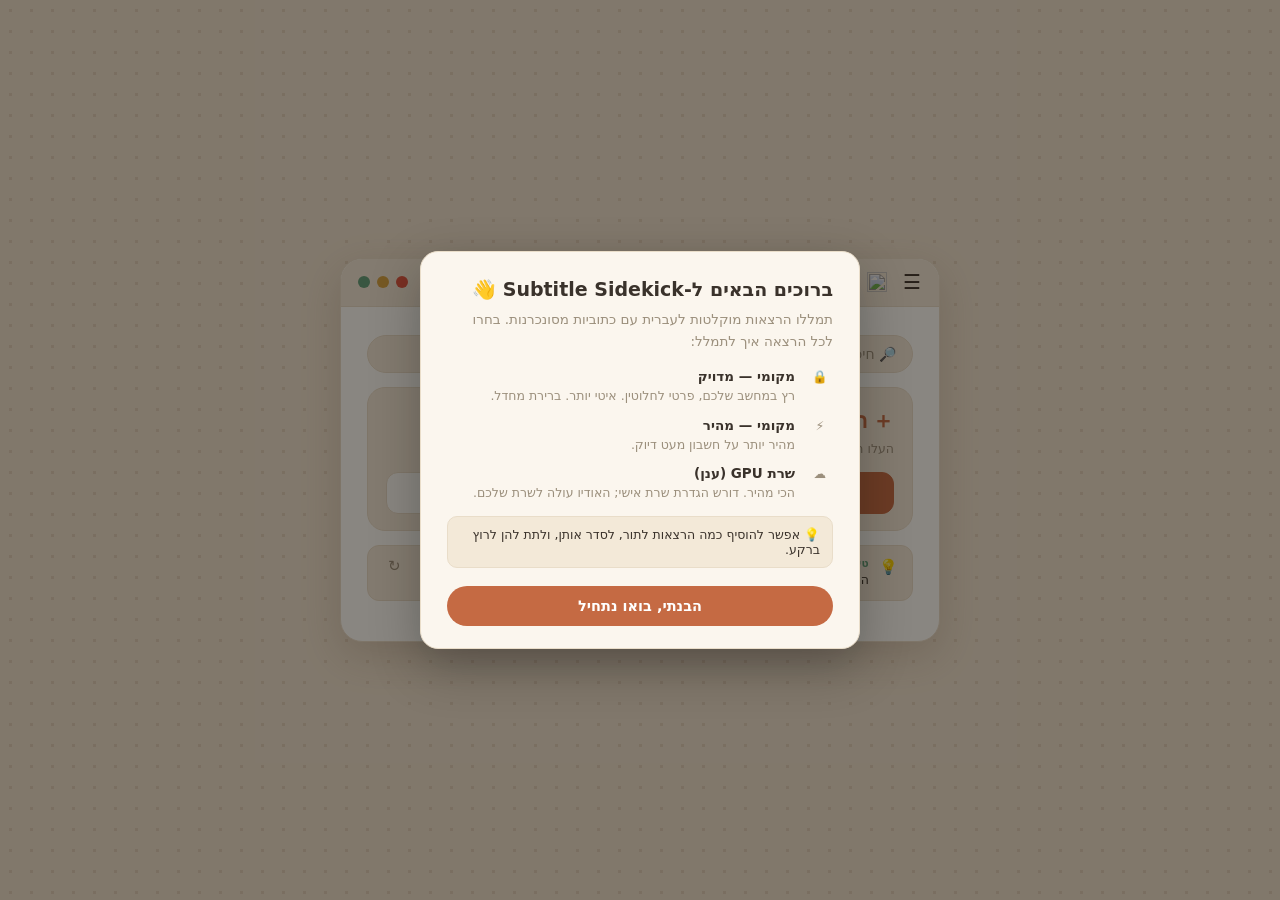
==== commit af4a3fb1: "UX/UI audit fixes: functional CC toggle, clearer window controls, clickable widgets, a11y focus - CC" ====
--- a/ui/index.html
+++ b/ui/index.html
@@ -16,6 +16,7 @@
       <div class="appname">Subtitle Sidekick</div>
       <button class="jobpill" id="jobPill" hidden>⏳ <span id="jobPct">0%</span></button>
       <div class="barsp"></div>
+      <button class="themebtn" id="helpBtn" title="מדריך שימוש">?</button>
       <button class="themebtn" id="themeBtn" title="מצב בהיר/כהה">◐</button>
       <div class="barx">
         <span class="d1" id="winClose" title="סגירה"></span>
@@ -27,8 +28,6 @@
     <div class="body">
       <!-- home screen: hero · resume · stats · courses · tip -->
       <section class="view" id="view-home">
-        <div class="kicker">ברוכים הבאים</div>
-
         <div class="search-row">
           <input class="search-in" id="searchIn" placeholder="🔎 חיפוש בכל ההרצאות…" />
         </div>
@@ -67,7 +66,7 @@
         <div class="tipline" id="tipCard">
           <span class="tip-ic">💡</span>
           <div class="tip-body">
-            <span class="tip-kicker">טיפ ללמידה</span>
+            <span class="tip-kicker" id="tipKicker">טיפ ללמידה</span>
             <span class="tip-text" id="tipText"></span>
           </div>
           <button class="tip-next" id="tipNext" title="טיפ נוסף">↻</button>
@@ -152,11 +151,12 @@
         <div class="play-head">
           <button class="kebab" id="backBtn" title="חזרה">→</button>
           <span class="play-title" id="playTitle"></span>
+          <button class="kebab" id="subBtn" title="כתוביות">🅰</button>
           <button class="kebab" id="playKebab" title="פעולות">⋯</button>
         </div>
         <div class="screen">
           <video id="video" preload="metadata"><track id="vtt" kind="subtitles" srclang="he" label="עברית" default></video>
-          <div class="cc">CC עברית</div>
+          <button class="cc" id="ccToggle" title="הצג / הסתר כתוביות">CC</button>
           <button class="exitfs" id="exitFs" title="יציאה ממסך מלא" hidden>✕ יציאה ממסך מלא</button>
           <div class="subline" id="subline"></div>
           <div class="ctrls">
@@ -190,6 +190,57 @@
           <div class="tc-status" id="tcStatus"></div>
         </div>
       </section>
+
+      <!-- in-app usage guide -->
+      <section class="view" id="view-guide" hidden>
+        <div class="kicker">מדריך שימוש</div>
+        <div class="guide">
+          <p class="guide-intro">Subtitle Sidekick מתמלל הרצאות מוקלטות לעברית (ולשפות נוספות) ומציג כתוביות מסונכרנות. הכול רץ אצלכם במחשב כברירת מחדל — בלי חשבון ובלי עלות.</p>
+
+          <h3>🎬 שלושת מצבי התמלול</h3>
+          <ul>
+            <li><b>מקומי — מדויק</b>: מודל עברית ייעודי, הכי מדויק לעברית. רץ במחשב, פרטי לחלוטין. איטי יותר ללא כרטיס מסך.</li>
+            <li><b>מקומי — מהיר</b>: מודל קל יותר, מהיר בהרבה על מעבד רגיל, בתמורה למעט דיוק. תומך גם באנגלית וזיהוי-אוטומטי.</li>
+            <li><b>☁ שרת GPU (ענן)</b>: הכי מהיר — דורש הקמת שרת RunPod אישי (חד-פעמי). האודיו עולה רק לשרת שלכם.</li>
+          </ul>
+
+          <h3>🌍 בחירת שפה</h3>
+          <p>לכל הרצאה בוחרים שפה: <b>עברית</b> (מודל ייעודי), <b>אנגלית</b>, או <b>זיהוי אוטומטי</b>. לתוכן מעורב עברית-אנגלית — נסו "זיהוי אוטומטי" במצב מקומי.</p>
+
+          <h3>➕ הוספת הרצאה</h3>
+          <ul>
+            <li><b>קובץ</b>: גוררים או בוחרים קובץ וידאו/אודיו (אפשר כמה יחד — נכנסים לתור שמתמלל סדרתית).</li>
+            <li><b>קישור</b>: מדביקים קישור (YouTube / Moodle) ולוחצים "הורד".</li>
+            <li>לפני ההעלאה אפשר לבחור <b>קורס</b> ו<b>שפה</b>.</li>
+          </ul>
+
+          <h3>▶ הנגן והכתוביות</h3>
+          <ul>
+            <li>הכתוביות מסונכרנות לאודיו ונראות גם במסך מלא.</li>
+            <li>כפתור <b>🅰 כתוביות</b> (למעלה בנגן) שולט על גודל ורקע הכתוביות — וגם בהגדרות.</li>
+            <li>שליטה במהירות הניגון (0.5x–2x), דילוג 10 שניות, ומסך מלא.</li>
+            <li><b>"המשך מאיפה שעצרת"</b> במסך הבית מחזיר אתכם לנקודה האחרונה.</li>
+          </ul>
+
+          <h3>✏️ עריכה, חיפוש וייצוא</h3>
+          <ul>
+            <li>אפשר לערוך כל שורת תמליל ישירות בנגן ולשמור — מתקנים טעות בקליק.</li>
+            <li>חיפוש בכתוביות (בנגן ובמסך הבית) קופץ ישר לרגע שחיפשתם.</li>
+            <li>ייצוא התמליל ל-Word או TXT.</li>
+          </ul>
+
+          <h3>📚 קורסים וארגון</h3>
+          <p>כל הרצאה נרשמת לתפריט הצד (☰), מאורגנת לפי קורסים. תפריט הפעולות (⋯) מאפשר שינוי שם, העברה לקורס אחר, פתיחה בדפדפן והסרה.</p>
+
+          <h3>☁ הקמת שרת GPU (אופציונלי)</h3>
+          <p>למצב הענן צריך endpoint אישי ב-RunPod. ההוראות המלאות נמצאות בקובץ ה-README של הפרויקט. אין שרת משותף — הפרטים נשמרים רק במחשב הזה.</p>
+
+          <h3>🔒 פרטיות</h3>
+          <p>במצב מקומי האודיו לא יוצא מהמחשב. במצב ענן הוא מועלה רק לשרת <b>שאתם הגדרתם</b> — לא לשרת של מפתח האפליקציה.</p>
+
+          <button class="btn guide-back" id="guideBack">חזרה למסך הבית</button>
+        </div>
+      </section>
     </div>
   </div>
 
--- a/ui/style.css
+++ b/ui/style.css
@@ -131,6 +131,13 @@
 .d1 { background: #e0533f; }  /* close */
 .d2 { background: #d9a441; }  /* minimize */
 .d3 { background: #5f9e7a; }  /* fullscreen */
+/* macOS-style dots on Windows aren't self-explanatory — reveal a glyph on hover for clarity */
+.barx span { display: flex; align-items: center; justify-content: center; }
+.barx span::after { font-size: 8px; font-weight: 700; color: rgba(0, 0, 0, 0.55); opacity: 0; line-height: 1; }
+.barx:hover span::after { opacity: 1; }
+.d1::after { content: "\2715"; }  /* ✕ */
+.d2::after { content: "\2013"; }  /* – */
+.d3::after { content: "\26F6"; }  /* ⛶ */
 
 /* title bar doesn't scroll; body scrolls inside the card */
 .bar { flex: none; }
@@ -150,6 +157,9 @@
   color: var(--accent); margin-bottom: 16px;
 }
 .view[hidden] { display: none; }
+
+/* keyboard-only focus ring (accessibility) — doesn't show on mouse clicks */
+:focus-visible { outline: 2px solid var(--accent); outline-offset: 2px; border-radius: 4px; }
 
 /* ── home screen ── */
 /* hero: the primary "new transcription" call to action */
@@ -194,13 +204,16 @@
 
 /* stats widgets: a small dashboard row of cards */
 .widgets {
-  display: grid; grid-template-columns: repeat(4, 1fr); gap: 10px; margin-bottom: 16px;
+  display: grid; grid-template-columns: repeat(4, 1fr); gap: 10px; margin-bottom: 12px;
 }
 .widgets:empty { display: none; }
 .widget {
   background: var(--card); border: 1px solid var(--line); border-radius: 14px;
-  padding: 13px 8px; text-align: center;
-}
+  padding: 13px 8px; text-align: center; cursor: pointer; font-family: inherit;
+  transition: border-color 0.15s ease, transform 0.1s ease;
+}
+.widget:hover { border-color: var(--accent); }
+.widget:active { transform: scale(0.97); }
 .w-ic { font-size: 17px; line-height: 1; margin-bottom: 6px; }
 .w-num { font-family: "Frank Ruhl Libre", serif; font-size: 24px; font-weight: 700; color: var(--accent); }
 .w-lbl { font-size: 11.5px; color: var(--muted); margin-top: 2px; }
@@ -225,7 +238,7 @@
 .tipline {
   display: flex; align-items: flex-start; gap: 10px;
   background: var(--panel); border: 1px solid var(--line); border-radius: 12px;
-  padding: 11px 14px; margin-bottom: 18px;
+  padding: 11px 14px; margin-bottom: 12px;
 }
 .tip-ic { flex: none; font-size: 15px; line-height: 1.4; }
 .tip-body { flex: 1; display: flex; flex-direction: column; gap: 2px; }
@@ -235,6 +248,19 @@
   flex: none; background: none; border: none; cursor: pointer; color: var(--muted); font-size: 15px; line-height: 1;
 }
 .tip-next:hover { color: var(--accent); }
+
+/* in-app usage guide */
+.guide { font-size: 13.5px; line-height: 1.6; color: var(--text); }
+.guide-intro {
+  background: var(--panel); border: 1px solid var(--line); border-radius: 12px;
+  padding: 12px 14px; margin-bottom: 16px;
+}
+.guide h3 { font-size: 14.5px; color: var(--accent); margin: 18px 0 6px; }
+.guide ul { margin: 0; padding-inline-start: 18px; display: flex; flex-direction: column; gap: 5px; }
+.guide li { margin: 0; }
+.guide p { margin: 4px 0; }
+.guide b { color: var(--c2); }
+.guide-back { margin-top: 22px; width: 100%; }
 
 /* ── global search (home screen) ── */
 .search-row { margin-bottom: 14px; }
@@ -370,6 +396,7 @@
   box-shadow: -14px 0 40px rgba(90, 55, 25, 0.22);
   display: flex; flex-direction: column;
   padding: 18px 18px 22px;
+  overflow-y: auto;   /* settings drawer can exceed the window height — let it scroll */
 }
 .drawer[hidden] { display: none; }
 .drawer-settings {
@@ -451,6 +478,18 @@
   flex: 1; background: var(--panel); border: 1px solid var(--line); color: var(--text);
   border-radius: 7px; padding: 5px 8px; font-family: inherit; font-size: 12.5px; direction: rtl;
 }
+
+/* subtitle-appearance popover (player) */
+.submenu { min-width: 210px; gap: 8px; padding: 10px; }
+.sm-row { display: flex; align-items: center; gap: 8px; }
+.sm-lbl { flex: none; width: 42px; font-size: 12.5px; color: var(--muted); }
+.sm-opts { flex: 1; display: flex; gap: 4px; }
+.sm-opt {
+  flex: 1; background: var(--panel); border: 1px solid var(--line); color: var(--text);
+  border-radius: 7px; padding: 6px 4px; font-family: inherit; font-size: 12px; cursor: pointer;
+}
+.sm-opt:hover { border-color: var(--accent); }
+.sm-opt.on { background: var(--accent); color: #fff; border-color: var(--accent); }
 
 /* ── URL download field ── */
 .urlrow { display: flex; gap: 8px; margin-top: 14px; }
@@ -615,10 +654,11 @@
   object-fit: contain; background: #000;
 }
 .cc {
-  position: absolute; top: 12px; right: 12px; z-index: 2;
-  background: var(--c2); color: #fff; font-size: 10px; font-weight: 700;
-  letter-spacing: 0.05em; padding: 3px 8px; border-radius: 6px;
-}
+  position: absolute; top: 12px; right: 12px; z-index: 2; cursor: pointer;
+  background: var(--c2); color: #fff; font-size: 10px; font-weight: 700; font-family: inherit;
+  letter-spacing: 0.05em; padding: 3px 8px; border-radius: 6px; border: none;
+}
+.cc.off { background: rgba(0, 0, 0, 0.45); }   /* captions hidden */
 .subline {
   position: absolute; z-index: 2; bottom: 62px; left: 50%; transform: translateX(-50%);
   background: #fff8ec; color: #3a322b;
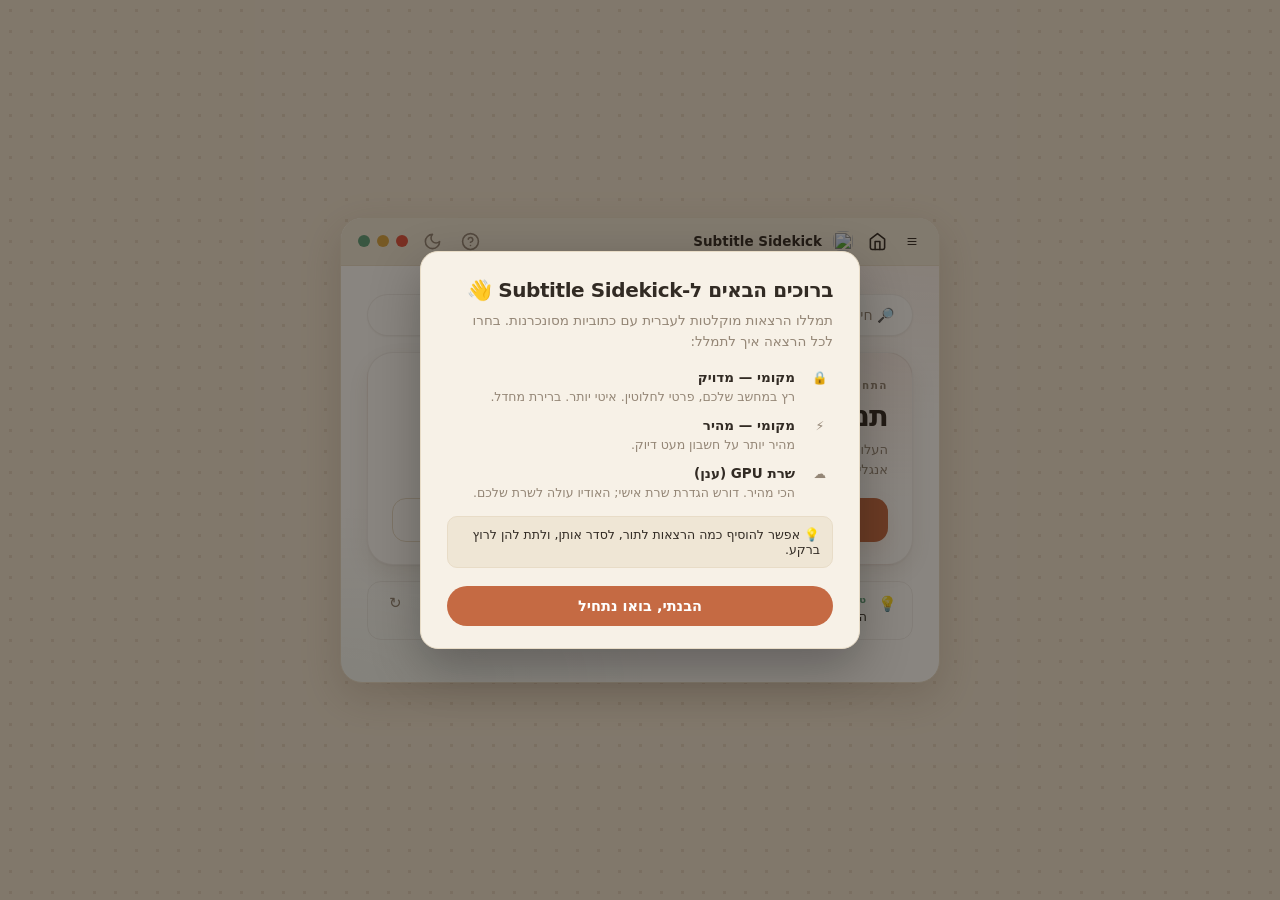
==== commit a4c42a9a: "Add thin-line (Lucide-style) icon set, replacing emoji in top bar and stat widgets - inline SVG spri" ====
--- a/ui/index.html
+++ b/ui/index.html
@@ -7,17 +7,28 @@
   <link rel="stylesheet" href="style.css" />
 </head>
 <body class="theme-light">
+  <!-- inline icon sprite (thin-line, Lucide-style) — referenced via <svg class="ic"><use href="#i-..."/> -->
+  <svg width="0" height="0" style="position:absolute" aria-hidden="true" focusable="false">
+    <symbol id="i-menu" viewBox="0 0 24 24"><line x1="4" y1="6" x2="20" y2="6"/><line x1="4" y1="12" x2="20" y2="12"/><line x1="4" y1="18" x2="20" y2="18"/></symbol>
+    <symbol id="i-home" viewBox="0 0 24 24"><path d="m3 9 9-7 9 7v11a2 2 0 0 1-2 2H5a2 2 0 0 1-2-2z"/><path d="M9 22V12h6v10"/></symbol>
+    <symbol id="i-help" viewBox="0 0 24 24"><circle cx="12" cy="12" r="10"/><path d="M9.09 9a3 3 0 0 1 5.83 1c0 2-3 3-3 3"/><line x1="12" y1="17" x2="12.01" y2="17"/></symbol>
+    <symbol id="i-moon" viewBox="0 0 24 24"><path d="M12 3a6 6 0 0 0 9 9 9 9 0 1 1-9-9Z"/></symbol>
+    <symbol id="i-film" viewBox="0 0 24 24"><rect width="18" height="18" x="3" y="3" rx="2"/><path d="M7 3v18"/><path d="M3 7.5h4"/><path d="M3 12h18"/><path d="M3 16.5h4"/><path d="M17 3v18"/><path d="M17 7.5h4"/><path d="M17 16.5h4"/></symbol>
+    <symbol id="i-eye" viewBox="0 0 24 24"><path d="M2 12s3-7 10-7 10 7 10 7-3 7-10 7-10-7-10-7Z"/><circle cx="12" cy="12" r="3"/></symbol>
+    <symbol id="i-clock" viewBox="0 0 24 24"><circle cx="12" cy="12" r="10"/><polyline points="12 6 12 12 16 14"/></symbol>
+    <symbol id="i-library" viewBox="0 0 24 24"><path d="m16 6 4 14"/><path d="M12 6v14"/><path d="M8 8v12"/><path d="M4 4v16"/></symbol>
+  </svg>
   <div class="win">
     <!-- title bar -->
     <div class="bar">
-      <button class="menubtn" id="menuBtn" title="הקורסים שלי">☰</button>
-      <button class="homebtn" id="homeBtn" title="מסך הבית"><img class="homeic" src="icons/home.png" alt="" /></button>
+      <button class="menubtn" id="menuBtn" title="הקורסים שלי"><svg class="ic"><use href="#i-menu"/></svg></button>
+      <button class="homebtn" id="homeBtn" title="מסך הבית"><svg class="ic"><use href="#i-home"/></svg></button>
       <img class="appic" src="icons/app.png" alt="" />
       <div class="appname">Subtitle Sidekick</div>
       <button class="jobpill" id="jobPill" hidden>⏳ <span id="jobPct">0%</span></button>
       <div class="barsp"></div>
-      <button class="themebtn" id="helpBtn" title="מדריך שימוש">?</button>
-      <button class="themebtn" id="themeBtn" title="מצב בהיר/כהה">◐</button>
+      <button class="themebtn" id="helpBtn" title="מדריך שימוש"><svg class="ic"><use href="#i-help"/></svg></button>
+      <button class="themebtn" id="themeBtn" title="מצב בהיר/כהה"><svg class="ic"><use href="#i-moon"/></svg></button>
       <div class="barx">
         <span class="d1" id="winClose" title="סגירה"></span>
         <span class="d2" id="winMin" title="מזעור"></span>
@@ -35,11 +46,12 @@
 
         <!-- primary action: start a new transcription -->
         <div class="hero">
-          <div class="hero-title">＋ תמלול חדש</div>
-          <div class="hero-sub">העלו הרצאה מוקלטת וקבלו כתוביות עברית מסונכרנות</div>
+          <div class="eyebrow">התחלה מהירה</div>
+          <div class="hero-title">תמלול חדש</div>
+          <div class="hero-sub">העלו הרצאה מוקלטת וקבלו כתוביות מסונכרנות — בעברית, אנגלית, או זיהוי אוטומטי.</div>
           <div class="hero-actions">
-            <button class="hero-btn" id="heroFile">📁 בחירת קובץ</button>
-            <button class="hero-btn hero-btn-alt" id="heroLink">🔗 הדבקת קישור</button>
+            <button class="hero-btn" id="heroFile">בחירת קובץ</button>
+            <button class="hero-btn hero-btn-alt" id="heroLink">הדבקת קישור</button>
           </div>
         </div>
 
--- a/ui/style.css
+++ b/ui/style.css
@@ -16,35 +16,58 @@
 
 /* ── color tokens ── */
 :root {
-  --bg: #fbf6ee;
-  --card: #fffefa;
-  --panel: #f3e9d8;
-  --text: #3a322b;
-  --muted: #9b8f7c;
-  --line: #e9ddc9;
+  --bg: #f7f1e7;
+  --card: #fffdf9;
+  --panel: #efe6d5;
+  --text: #322b24;
+  --muted: #948676;
+  --line: #e8dcc7;
   --screen: #1b1410;
   --board: #efe3d0;
   --accent: #c56a43;   /* clay */
+  --accent-deep: #a9532f;
   --c2: #5f9e7a;       /* sage */
   --c3: #c59a3f;       /* gold */
   --dots: rgba(140, 95, 55, 0.14);
   --win-shadow: 0 14px 40px rgba(90, 55, 25, 0.18);
   --drop-inset: inset 0 1px 0 rgba(255, 255, 255, 0.55);
+  --hairline: rgba(58, 40, 25, 0.07);
+
+  /* premium design system (shared) */
+  --font-display: "Rubik", system-ui, sans-serif;   /* modern geometric display — heavy weight + tight tracking */
+  --r-sm: 10px; --r-md: 14px; --r-lg: 18px; --r-xl: 26px;
+  --ease: cubic-bezier(0.32, 0.72, 0, 1);
+  --dur: 0.24s;
+  --accent-soft: rgba(197, 106, 67, 0.10);
+  --shadow-sm: 0 1px 2px rgba(70, 45, 20, 0.06);
+  --shadow-md: 0 8px 24px rgba(90, 55, 25, 0.10), 0 1px 2px rgba(70, 45, 20, 0.05);
+  --shadow-lg: 0 24px 56px rgba(90, 55, 25, 0.16), 0 2px 6px rgba(70, 45, 20, 0.06);
+  --atmos: radial-gradient(120% 80% at 100% 0%, rgba(197, 106, 67, 0.10), transparent 55%),
+           radial-gradient(100% 70% at 0% 100%, rgba(95, 158, 122, 0.07), transparent 55%);
 }
 body.dark {
-  --bg: #211b15;
-  --card: #2a221b;
-  --panel: #352a20;
-  --text: #f1e8d9;
-  --muted: #a4937c;
-  --line: #3d3127;
-  --screen: #0e0a07;
-  --board: #18120d;
+  --bg: #16120d;
+  --card: #211a13;
+  --panel: #2b2219;
+  --text: #f2ebdd;
+  --muted: #9d8b74;
+  --line: #362b20;
+  --screen: #0c0906;
+  --board: #14100b;
+  --accent: #d6764c;
+  --accent-deep: #b85c37;
   --c2: #6fae8a;
   --c3: #d4ab55;
   --dots: rgba(255, 226, 190, 0.07);
   --win-shadow: 0 16px 44px rgba(0, 0, 0, 0.55);
   --drop-inset: inset 0 1px 0 rgba(255, 255, 255, 0.04);
+  --hairline: rgba(255, 240, 220, 0.06);
+  --accent-soft: rgba(214, 118, 76, 0.14);
+  --shadow-sm: 0 1px 2px rgba(0, 0, 0, 0.4);
+  --shadow-md: 0 10px 30px rgba(0, 0, 0, 0.45), 0 1px 2px rgba(0, 0, 0, 0.3);
+  --shadow-lg: 0 28px 64px rgba(0, 0, 0, 0.6), 0 2px 8px rgba(0, 0, 0, 0.4);
+  --atmos: radial-gradient(130% 90% at 100% -5%, rgba(214, 118, 76, 0.16), transparent 50%),
+           radial-gradient(110% 80% at -5% 105%, rgba(111, 174, 138, 0.08), transparent 55%);
 }
 
 * { box-sizing: border-box; }
@@ -75,7 +98,7 @@
   max-height: 100%;
   display: flex;
   flex-direction: column;
-  background: var(--card);
+  background: var(--atmos), var(--card);   /* atmospheric depth behind all screens */
   border: 1px solid var(--line);
   border-radius: 22px;
   overflow: hidden;
@@ -153,101 +176,139 @@
 .body::-webkit-scrollbar-thumb { background: var(--line); border-radius: 4px; }
 .body::-webkit-scrollbar-thumb:hover { background: var(--muted); }
 .kicker {
-  font-size: 11px; font-weight: 600; letter-spacing: 0.07em;
-  color: var(--accent); margin-bottom: 16px;
+  font-size: 10.5px; font-weight: 600; letter-spacing: 0.14em; text-transform: uppercase;
+  color: var(--muted); margin-bottom: 18px;
 }
 .view[hidden] { display: none; }
 
 /* keyboard-only focus ring (accessibility) — doesn't show on mouse clicks */
 :focus-visible { outline: 2px solid var(--accent); outline-offset: 2px; border-radius: 4px; }
 
-/* ── home screen ── */
-/* hero: the primary "new transcription" call to action */
+/* thin-line icons (Lucide-style) — inherit color via currentColor */
+.ic { width: 20px; height: 20px; fill: none; stroke: currentColor; stroke-width: 2; stroke-linecap: round; stroke-linejoin: round; display: block; }
+.menubtn .ic, .homebtn .ic, .themebtn .ic { width: 19px; height: 19px; }
+.themebtn:hover { color: var(--accent); }
+.ic-lg { width: 22px; height: 22px; fill: none; stroke: var(--accent); stroke-width: 2; stroke-linecap: round; stroke-linejoin: round; }
+
+/* ══ home screen — premium POC ══ */
+
+/* section eyebrow shared by the home blocks (recent courses, etc.) */
+.eyebrow {
+  font-size: 10.5px; font-weight: 600; letter-spacing: 0.14em; text-transform: uppercase;
+  color: var(--muted); margin-bottom: 10px;
+}
+
+/* hero: the primary "new transcription" statement — editorial, with an accent glow */
 .hero {
-  background: var(--panel); border: 1px solid var(--line); border-radius: 18px;
-  padding: 18px 18px 16px; margin-bottom: 14px;
-}
-.hero-title { font-family: "Frank Ruhl Libre", serif; font-size: 22px; font-weight: 700; color: var(--accent); }
-.hero-sub { font-size: 12.5px; color: var(--muted); margin: 4px 0 14px; line-height: 1.5; }
+  position: relative; overflow: hidden;
+  background:
+    radial-gradient(130% 120% at 100% 0%, var(--accent-soft), transparent 60%),
+    var(--card);
+  border: 1px solid var(--hairline); border-radius: var(--r-xl);
+  padding: 26px 24px 22px; margin-bottom: 16px;
+  box-shadow: var(--shadow-md);
+}
+.hero-title {
+  font-family: var(--font-display); font-size: 29px; font-weight: 800;
+  line-height: 1.08; letter-spacing: -0.03em; color: var(--text);
+}
+.hero-sub { font-size: 13px; color: var(--muted); margin: 8px 0 18px; line-height: 1.55; max-width: 42ch; }
 .hero-actions { display: flex; gap: 10px; }
 .hero-btn {
-  flex: 1; padding: 12px 14px; border-radius: 12px; cursor: pointer;
-  font-family: inherit; font-size: 14px; font-weight: 600;
-  background: var(--accent); color: #fff; border: 1px solid var(--accent);
-}
-.hero-btn:hover { filter: brightness(1.05); }
-.hero-btn-alt { background: var(--card); color: var(--text); border-color: var(--line); }
-.hero-btn-alt:hover { border-color: var(--accent); filter: none; }
+  flex: 1; padding: 13px 16px; border-radius: var(--r-md); cursor: pointer;
+  font-family: inherit; font-size: 14px; font-weight: 600; letter-spacing: 0.01em;
+  background: var(--accent); color: #fff; border: 1px solid transparent;
+  box-shadow: 0 8px 20px var(--accent-soft);
+  transition: transform var(--dur) var(--ease), box-shadow var(--dur) var(--ease), background var(--dur) var(--ease);
+}
+.hero-btn:hover { transform: translateY(-2px); box-shadow: 0 14px 28px var(--accent-soft); background: var(--accent-deep); }
+.hero-btn:active { transform: translateY(0); }
+.hero-btn-alt {
+  background: transparent; color: var(--text); border-color: var(--line); box-shadow: none;
+}
+.hero-btn-alt:hover { border-color: var(--accent); background: var(--accent-soft); transform: translateY(-2px); box-shadow: none; }
+
+/* shared premium card surface */
+.resumecard, .widget, .hc-chip {
+  background: var(--card); border: 1px solid var(--hairline);
+  box-shadow: var(--shadow-sm);
+  transition: transform var(--dur) var(--ease), box-shadow var(--dur) var(--ease), border-color var(--dur) var(--ease);
+}
 
 /* resume: continue where you left off */
 .resumecard {
-  display: flex; align-items: center; gap: 12px; flex-wrap: wrap;
-  background: var(--card); border: 1px solid var(--line); border-radius: 16px;
-  padding: 13px 16px; margin-bottom: 14px;
-}
+  display: flex; align-items: center; gap: 14px; flex-wrap: wrap;
+  border-radius: var(--r-lg); padding: 15px 18px; margin-bottom: 16px;
+}
+.resumecard:hover { box-shadow: var(--shadow-md); transform: translateY(-1px); }
 .resumecard[hidden] { display: none; }
-.resume-main { flex: 1; min-width: 160px; }
-.resume-label { font-size: 11px; font-weight: 600; color: var(--c2); margin-bottom: 4px; }
-.resume-title { font-size: 14px; font-weight: 600; margin-bottom: 8px;
+.resume-main { flex: 1; min-width: 170px; }
+.resume-label { font-size: 10.5px; font-weight: 600; letter-spacing: 0.1em; text-transform: uppercase; color: var(--accent); margin-bottom: 6px; }
+.resume-title { font-family: var(--font-display); font-size: 16px; font-weight: 700; letter-spacing: -0.02em; margin-bottom: 10px;
   overflow: hidden; text-overflow: ellipsis; white-space: nowrap; }
-.resume-bar { height: 5px; background: var(--line); border-radius: 3px; overflow: hidden; }
-.resume-fill { height: 100%; background: var(--accent); border-radius: 3px; width: 0; }
+.resume-bar { height: 4px; background: var(--line); border-radius: 999px; overflow: hidden; }
+.resume-fill { height: 100%; background: linear-gradient(90deg, var(--accent), var(--c3)); border-radius: 999px; width: 0; }
 .resume-actions { display: flex; gap: 8px; }
 .resume-btn {
-  padding: 9px 13px; border-radius: 10px; cursor: pointer;
+  padding: 10px 14px; border-radius: var(--r-sm); cursor: pointer;
   font-family: inherit; font-size: 13px; font-weight: 600;
-  background: var(--accent); color: #fff; border: 1px solid var(--accent);
-}
-.resume-btn:hover { filter: brightness(1.05); }
+  background: var(--accent); color: #fff; border: 1px solid transparent;
+  transition: transform var(--dur) var(--ease), background var(--dur) var(--ease);
+}
+.resume-btn:hover { background: var(--accent-deep); transform: translateY(-1px); }
 .resume-btn-alt { background: transparent; color: var(--text); border-color: var(--line); }
-.resume-btn-alt:hover { border-color: var(--accent); filter: none; }
-
-/* stats widgets: a small dashboard row of cards */
+.resume-btn-alt:hover { background: var(--accent-soft); border-color: var(--accent); }
+
+/* stats widgets: a refined dashboard row */
 .widgets {
-  display: grid; grid-template-columns: repeat(4, 1fr); gap: 10px; margin-bottom: 12px;
+  display: grid; grid-template-columns: repeat(4, 1fr); gap: 10px; margin-bottom: 16px;
 }
 .widgets:empty { display: none; }
 .widget {
-  background: var(--card); border: 1px solid var(--line); border-radius: 14px;
-  padding: 13px 8px; text-align: center; cursor: pointer; font-family: inherit;
-  transition: border-color 0.15s ease, transform 0.1s ease;
-}
-.widget:hover { border-color: var(--accent); }
-.widget:active { transform: scale(0.97); }
-.w-ic { font-size: 17px; line-height: 1; margin-bottom: 6px; }
-.w-num { font-family: "Frank Ruhl Libre", serif; font-size: 24px; font-weight: 700; color: var(--accent); }
-.w-lbl { font-size: 11.5px; color: var(--muted); margin-top: 2px; }
+  border-radius: var(--r-md); padding: 15px 8px 13px; text-align: center;
+  cursor: pointer; font-family: inherit;
+}
+.widget:hover { border-color: var(--accent); box-shadow: var(--shadow-md); transform: translateY(-2px); }
+.widget:active { transform: translateY(0); }
+.w-ic { display: flex; justify-content: center; line-height: 1; margin-bottom: 8px; }
+.w-num { font-family: var(--font-display); font-size: 26px; font-weight: 800; line-height: 1; letter-spacing: -0.02em;
+  color: var(--accent); font-variant-numeric: tabular-nums; }
+.w-lbl { font-size: 11px; color: var(--muted); margin-top: 4px; letter-spacing: 0.02em; }
 
 /* recent courses row */
-.homecourses { margin-bottom: 14px; }
+.homecourses { margin-bottom: 16px; }
 .homecourses:empty { display: none; }
-.hc-label { font-size: 11px; font-weight: 600; color: var(--c2); margin-bottom: 8px; }
+.hc-label {
+  font-size: 10.5px; font-weight: 600; letter-spacing: 0.14em; text-transform: uppercase;
+  color: var(--muted); margin-bottom: 10px;
+}
 .hc-chip {
-  display: inline-flex; align-items: center; gap: 8px; margin: 0 0 8px 8px;
-  background: var(--card); border: 1px solid var(--line); border-radius: 12px;
-  padding: 8px 12px; cursor: pointer; font-family: inherit; font-size: 13px; font-weight: 600; color: var(--text);
-}
-.hc-chip:hover { border-color: var(--accent); }
+  display: inline-flex; align-items: center; gap: 9px; margin: 0 0 8px 8px;
+  border-radius: 999px; padding: 9px 14px;
+  cursor: pointer; font-family: inherit; font-size: 13px; font-weight: 600; color: var(--text);
+}
+.hc-chip:hover { border-color: var(--accent); box-shadow: var(--shadow-md); transform: translateY(-1px); }
 .hc-count {
-  min-width: 20px; height: 20px; border-radius: 6px; padding: 0 5px;
-  background: var(--panel); color: var(--accent); font-size: 12px;
+  min-width: 22px; height: 20px; border-radius: 999px; padding: 0 6px;
+  background: var(--accent-soft); color: var(--accent); font-size: 12px; font-weight: 700;
   display: inline-flex; align-items: center; justify-content: center;
 }
 
-/* learning tip — compact, lives at the bottom of the home screen (not the centre) */
+/* learning tip — quiet, lives at the bottom of the home screen (not the centre) */
 .tipline {
-  display: flex; align-items: flex-start; gap: 10px;
-  background: var(--panel); border: 1px solid var(--line); border-radius: 12px;
-  padding: 11px 14px; margin-bottom: 12px;
-}
-.tip-ic { flex: none; font-size: 15px; line-height: 1.4; }
-.tip-body { flex: 1; display: flex; flex-direction: column; gap: 2px; }
-.tip-kicker { font-size: 10.5px; font-weight: 600; letter-spacing: 0.04em; color: var(--c2); }
-.tip-text { font-size: 12.5px; line-height: 1.45; color: var(--text); }
+  display: flex; align-items: flex-start; gap: 11px;
+  background: transparent; border: 1px solid var(--hairline); border-radius: var(--r-md);
+  padding: 12px 15px; margin-bottom: 14px;
+}
+.tip-ic { flex: none; font-size: 15px; line-height: 1.4; opacity: 0.85; }
+.tip-body { flex: 1; display: flex; flex-direction: column; gap: 3px; }
+.tip-kicker { font-size: 10px; font-weight: 600; letter-spacing: 0.1em; text-transform: uppercase; color: var(--c2); }
+.tip-text { font-size: 12.5px; line-height: 1.5; color: var(--text); }
 .tip-next {
   flex: none; background: none; border: none; cursor: pointer; color: var(--muted); font-size: 15px; line-height: 1;
-}
-.tip-next:hover { color: var(--accent); }
+  transition: color var(--dur) var(--ease), transform var(--dur) var(--ease);
+}
+.tip-next:hover { color: var(--accent); transform: rotate(90deg); }
 
 /* in-app usage guide */
 .guide { font-size: 13.5px; line-height: 1.6; color: var(--text); }
@@ -255,7 +316,7 @@
   background: var(--panel); border: 1px solid var(--line); border-radius: 12px;
   padding: 12px 14px; margin-bottom: 16px;
 }
-.guide h3 { font-size: 14.5px; color: var(--accent); margin: 18px 0 6px; }
+.guide h3 { font-family: var(--font-display); font-size: 15px; font-weight: 800; letter-spacing: -0.01em; color: var(--accent); margin: 18px 0 6px; }
 .guide ul { margin: 0; padding-inline-start: 18px; display: flex; flex-direction: column; gap: 5px; }
 .guide li { margin: 0; }
 .guide p { margin: 4px 0; }
@@ -263,12 +324,14 @@
 .guide-back { margin-top: 22px; width: 100%; }
 
 /* ── global search (home screen) ── */
-.search-row { margin-bottom: 14px; }
+.search-row { margin-bottom: 16px; }
 .search-in {
-  width: 100%; background: var(--panel); border: 1px solid var(--line); color: var(--text);
-  border-radius: 999px; padding: 10px 16px; font-family: inherit; font-size: 14px; direction: rtl;
-}
-.search-in:focus { outline: none; border-color: var(--accent); }
+  width: 100%; background: var(--card); border: 1px solid var(--hairline); color: var(--text);
+  border-radius: 999px; padding: 12px 18px; font-family: inherit; font-size: 14px; direction: rtl;
+  box-shadow: var(--shadow-sm);
+  transition: border-color var(--dur) var(--ease), box-shadow var(--dur) var(--ease);
+}
+.search-in:focus { outline: none; border-color: var(--accent); box-shadow: 0 0 0 3px var(--accent-soft); }
 .search-in::placeholder { color: var(--muted); }
 .search-results {
   margin-bottom: 16px; border: 1px solid var(--line); border-radius: 16px;
@@ -289,37 +352,39 @@
 
 /* ── screen 1: drag-and-drop ── */
 .drop2 {
-  background: var(--panel);
-  border: 1px solid var(--line);
-  border-radius: 20px;
+  background: var(--card);
+  border: 1px dashed var(--line);
+  border-radius: var(--r-xl);
   padding: 34px 22px;
   display: flex; flex-direction: column; align-items: center; gap: 13px;
   text-align: center;
-  box-shadow: var(--drop-inset);
-  transition: border-color 0.15s, transform 0.15s;
+  box-shadow: var(--shadow-sm);
+  transition: border-color var(--dur) var(--ease), transform var(--dur) var(--ease), box-shadow var(--dur) var(--ease);
   cursor: pointer;
 }
-.drop2.hover, .drop2.drag { border-color: var(--accent); }
+.drop2:hover { box-shadow: var(--shadow-md); }
+.drop2.hover, .drop2.drag { border-color: var(--accent); border-style: solid; }
 .drop2.drag { transform: scale(1.01); }
 .dtile {
   width: 62px; height: 62px;
-  border-radius: 19px;
-  background: var(--card);
+  border-radius: var(--r-lg);
+  background: var(--accent-soft);
   display: flex; align-items: center; justify-content: center;
   font-size: 27px; color: var(--accent);
-  box-shadow: 0 4px 12px rgba(120, 80, 40, 0.12);
-}
-.dbig { font-family: "Frank Ruhl Libre", serif; font-size: 22px; font-weight: 700; color: var(--text); }
+}
+.dbig { font-family: var(--font-display); font-size: 22px; font-weight: 800; letter-spacing: -0.02em; color: var(--text); }
 .dsub { font-size: 13px; color: var(--muted); }
 .ordiv { font-size: 12px; color: var(--muted); }
 .btn {
   background: var(--accent); color: #fff; border: none;
-  border-radius: 999px; padding: 12px 28px;
+  border-radius: 999px; padding: 13px 30px;
   font-size: 14px; font-weight: 600; cursor: pointer;
   font-family: inherit;
-  box-shadow: 0 5px 16px rgba(197, 106, 67, 0.32);
-}
-.btn:hover { filter: brightness(1.05); }
+  box-shadow: 0 8px 20px var(--accent-soft);
+  transition: transform var(--dur) var(--ease), background var(--dur) var(--ease), box-shadow var(--dur) var(--ease);
+}
+.btn:hover { background: var(--accent-deep); transform: translateY(-2px); box-shadow: 0 14px 28px var(--accent-soft); }
+.btn:active { transform: translateY(0); }
 
 .footrow {
   display: flex; align-items: center; justify-content: space-between;
@@ -377,11 +442,12 @@
 .courserow { display: flex; align-items: center; gap: 9px; margin-top: 16px; }
 .courselbl { font-size: 13px; color: var(--muted); flex: none; }
 .coursesel {
-  flex: 1; background: var(--panel); border: 1px solid var(--line); color: var(--text);
-  border-radius: 999px; padding: 9px 14px; font-family: inherit; font-size: 13px;
-  direction: rtl; cursor: pointer;
-}
-.coursesel:focus { outline: none; border-color: var(--accent); }
+  flex: 1; background: var(--card); border: 1px solid var(--hairline); color: var(--text);
+  border-radius: var(--r-sm); padding: 10px 15px; font-family: inherit; font-size: 13px;
+  direction: rtl; cursor: pointer; box-shadow: var(--shadow-sm);
+  transition: border-color var(--dur) var(--ease), box-shadow var(--dur) var(--ease);
+}
+.coursesel:focus { outline: none; border-color: var(--accent); box-shadow: 0 0 0 3px var(--accent-soft); }
 
 /* ── sidebar: my courses ── */
 .drawer-ov {
@@ -407,24 +473,27 @@
 }
 .drawer-settings:hover { background: var(--panel); }
 .drawer-head { display: flex; align-items: center; justify-content: space-between; margin-bottom: 16px; }
-.drawer-title { font-family: "Frank Ruhl Libre", serif; font-size: 19px; font-weight: 700; }
+.drawer-title { font-family: var(--font-display); font-size: 18px; font-weight: 800; letter-spacing: -0.02em; }
 .drawer-x {
   background: none; border: none; color: var(--muted); font-size: 15px; cursor: pointer; padding: 4px;
 }
 .drawer-x:hover { color: var(--text); }
 .newcourse { display: flex; flex-direction: column; gap: 8px; margin-bottom: 16px; }
 .newcourse-in {
-  background: var(--panel); border: 1px solid var(--line); color: var(--text);
-  border-radius: 999px; padding: 9px 14px; font-family: inherit; font-size: 13px; direction: rtl;
-}
-.newcourse-in:focus { outline: none; border-color: var(--accent); }
+  background: var(--card); border: 1px solid var(--hairline); color: var(--text);
+  border-radius: var(--r-sm); padding: 10px 14px; font-family: inherit; font-size: 13px; direction: rtl;
+  box-shadow: var(--shadow-sm);
+  transition: border-color var(--dur) var(--ease), box-shadow var(--dur) var(--ease);
+}
+.newcourse-in:focus { outline: none; border-color: var(--accent); box-shadow: 0 0 0 3px var(--accent-soft); }
 .newcourse-btn {
-  background: var(--accent); color: #fff; border: none; border-radius: 999px;
-  padding: 10px 16px; font-family: inherit; font-size: 13px; font-weight: 600; cursor: pointer;
-}
-.newcourse-btn:hover { filter: brightness(1.05); }
-.courses { flex: 1; overflow-y: auto; display: flex; flex-direction: column; gap: 6px; }
-.course { border: 1px solid var(--line); border-radius: 12px; overflow: hidden; background: var(--panel); }
+  background: var(--accent); color: #fff; border: none; border-radius: var(--r-sm);
+  padding: 11px 16px; font-family: inherit; font-size: 13px; font-weight: 600; cursor: pointer;
+  transition: transform var(--dur) var(--ease), background var(--dur) var(--ease);
+}
+.newcourse-btn:hover { background: var(--accent-deep); transform: translateY(-1px); }
+.courses { flex: 1; overflow-y: auto; display: flex; flex-direction: column; gap: 8px; }
+.course { border: 1px solid var(--hairline); border-radius: var(--r-md); overflow: hidden; background: var(--card); box-shadow: var(--shadow-sm); }
 .course-head {
   display: flex; align-items: center; gap: 8px; padding: 10px 13px;
   cursor: pointer; font-size: 13.5px; font-weight: 600;
@@ -494,30 +563,33 @@
 /* ── URL download field ── */
 .urlrow { display: flex; gap: 8px; margin-top: 14px; }
 .urlin {
-  flex: 1; background: var(--panel); border: 1px solid var(--line); color: var(--text);
-  border-radius: 999px; padding: 10px 16px; font-family: inherit; font-size: 13px; direction: rtl;
-}
-.urlin:focus { outline: none; border-color: var(--accent); }
+  flex: 1; background: var(--card); border: 1px solid var(--hairline); color: var(--text);
+  border-radius: var(--r-sm); padding: 11px 16px; font-family: inherit; font-size: 13px; direction: rtl;
+  box-shadow: var(--shadow-sm);
+  transition: border-color var(--dur) var(--ease), box-shadow var(--dur) var(--ease);
+}
+.urlin:focus { outline: none; border-color: var(--accent); box-shadow: 0 0 0 3px var(--accent-soft); }
 .urlin::placeholder { color: var(--muted); }
 .urlbtn {
-  flex: none; background: var(--c2); color: #fff; border: none; border-radius: 999px;
-  padding: 10px 18px; font-family: inherit; font-size: 13px; font-weight: 600; cursor: pointer;
-}
-.urlbtn:hover { filter: brightness(1.05); }
+  flex: none; background: var(--c2); color: #fff; border: none; border-radius: var(--r-sm);
+  padding: 11px 18px; font-family: inherit; font-size: 13px; font-weight: 600; cursor: pointer;
+  transition: transform var(--dur) var(--ease), filter var(--dur) var(--ease);
+}
+.urlbtn:hover { filter: brightness(1.06); transform: translateY(-1px); }
 .urlhint { font-size: 11px; color: var(--muted); margin-top: 7px; text-align: center; }
 
 /* ── screen 2: processing ── */
 .filechip {
   display: inline-flex; align-items: center; gap: 9px;
-  background: var(--panel); border: 1px solid var(--line);
+  background: var(--card); border: 1px solid var(--hairline); box-shadow: var(--shadow-sm);
   border-radius: 999px; padding: 9px 15px;
   font-size: 13px; font-weight: 500; max-width: 100%;
 }
 .filechip span:last-child { overflow: hidden; text-overflow: ellipsis; white-space: nowrap; }
 .fcic { color: var(--c3); flex: none; }
 .stage {
-  font-family: "Frank Ruhl Libre", serif;
-  margin-top: 24px; font-size: 20px; font-weight: 700;
+  font-family: var(--font-display);
+  margin-top: 24px; font-size: 20px; font-weight: 800; letter-spacing: -0.02em;
 }
 .prog { display: flex; align-items: center; gap: 13px; margin-top: 16px; }
 .bar2 { flex: 1; height: 10px; border-radius: 6px; background: var(--panel); overflow: hidden; }
@@ -556,32 +628,37 @@
 .watchdone {
   margin-top: 22px; width: 100%;
   background: var(--accent); color: #fff; border: none;
-  border-radius: 999px; padding: 13px 22px;
+  border-radius: 999px; padding: 14px 22px;
   font-family: inherit; font-size: 15px; font-weight: 600; cursor: pointer;
-  box-shadow: 0 5px 16px rgba(197, 106, 67, 0.32);
+  box-shadow: 0 8px 22px var(--accent-soft);
+  transition: transform var(--dur) var(--ease), background var(--dur) var(--ease), box-shadow var(--dur) var(--ease);
 }
 .watchdone[hidden] { display: none; }
-.watchdone:hover { filter: brightness(1.05); }
+.watchdone:hover { background: var(--accent-deep); transform: translateY(-2px); box-shadow: 0 14px 30px var(--accent-soft); }
 
 /* ── pause / cancel controls during transcription ── */
 .jobctrl { margin-top: 18px; display: flex; gap: 10px; }
 .jobctrl[hidden] { display: none; }
 .jobbtn {
-  flex: 1; background: var(--panel); color: var(--text);
-  border: 1px solid var(--line); border-radius: 999px; padding: 10px 18px;
+  flex: 1; background: var(--card); color: var(--text);
+  border: 1px solid var(--hairline); border-radius: 999px; padding: 11px 18px;
   font-family: inherit; font-size: 14px; font-weight: 600; cursor: pointer;
-}
-.jobbtn:hover { border-color: var(--accent); color: var(--accent); }
+  box-shadow: var(--shadow-sm);
+  transition: border-color var(--dur) var(--ease), color var(--dur) var(--ease), background var(--dur) var(--ease);
+}
+.jobbtn:hover { border-color: var(--accent); color: var(--accent); background: var(--accent-soft); }
 .jobbtn-cancel:hover { border-color: #c0533e; color: #c0533e; }
 
 /* ── "new lecture" button ── */
 .newlec {
   margin-top: 14px; width: 100%;
-  background: var(--panel); color: var(--text);
-  border: 1px solid var(--line); border-radius: 999px; padding: 11px 22px;
+  background: var(--card); color: var(--text);
+  border: 1px solid var(--hairline); border-radius: 999px; padding: 12px 22px;
   font-family: inherit; font-size: 14px; font-weight: 600; cursor: pointer;
-}
-.newlec:hover { border-color: var(--accent); color: var(--accent); }
+  box-shadow: var(--shadow-sm);
+  transition: border-color var(--dur) var(--ease), color var(--dur) var(--ease), background var(--dur) var(--ease);
+}
+.newlec:hover { border-color: var(--accent); color: var(--accent); background: var(--accent-soft); }
 
 /* ── transcription queue ── */
 .queue { margin-top: 20px; display: flex; flex-direction: column; gap: 7px; }
@@ -743,16 +820,18 @@
 .transcript { margin-top: 18px; border-top: 1px solid var(--line); padding-top: 14px; }
 .tc-head { display: flex; gap: 8px; align-items: center; margin-bottom: 10px; }
 .tc-search {
-  flex: 1; background: var(--panel); border: 1px solid var(--line); color: var(--text);
-  border-radius: 999px; padding: 8px 14px; font-family: inherit; font-size: 13px; direction: rtl;
-}
-.tc-search:focus { outline: none; border-color: var(--accent); }
+  flex: 1; background: var(--card); border: 1px solid var(--hairline); color: var(--text);
+  border-radius: 999px; padding: 9px 14px; font-family: inherit; font-size: 13px; direction: rtl;
+  box-shadow: var(--shadow-sm); transition: border-color var(--dur) var(--ease), box-shadow var(--dur) var(--ease);
+}
+.tc-search:focus { outline: none; border-color: var(--accent); box-shadow: 0 0 0 3px var(--accent-soft); }
 .tc-act {
-  background: var(--panel); border: 1px solid var(--line); color: var(--text);
-  border-radius: 9px; padding: 7px 11px; font-family: inherit; font-size: 12px;
+  background: var(--card); border: 1px solid var(--hairline); color: var(--text);
+  border-radius: var(--r-sm); padding: 8px 11px; font-family: inherit; font-size: 12px;
   font-weight: 600; cursor: pointer; flex: none;
-}
-.tc-act:hover { border-color: var(--accent); color: var(--accent); }
+  transition: border-color var(--dur) var(--ease), color var(--dur) var(--ease), background var(--dur) var(--ease);
+}
+.tc-act:hover { border-color: var(--accent); color: var(--accent); background: var(--accent-soft); }
 .tc-list { max-height: 190px; overflow-y: auto; display: flex; flex-direction: column; gap: 2px; }
 .tc-row {
   display: flex; gap: 10px; align-items: flex-start;
@@ -784,7 +863,7 @@
   max-width: 440px; width: 100%; padding: 26px 26px 22px;
   box-shadow: 0 18px 50px rgba(0, 0, 0, 0.28);
 }
-.onboard-title { font-size: 19px; font-weight: 700; color: var(--text); margin-bottom: 8px; }
+.onboard-title { font-family: var(--font-display); font-size: 20px; font-weight: 800; letter-spacing: -0.02em; color: var(--text); margin-bottom: 8px; }
 .onboard-text { font-size: 13.5px; color: var(--muted); line-height: 1.6; margin-bottom: 16px; }
 .onboard-modes { list-style: none; margin: 0 0 14px; padding: 0; display: flex; flex-direction: column; gap: 11px; }
 .onboard-modes li { display: flex; gap: 12px; align-items: flex-start; }
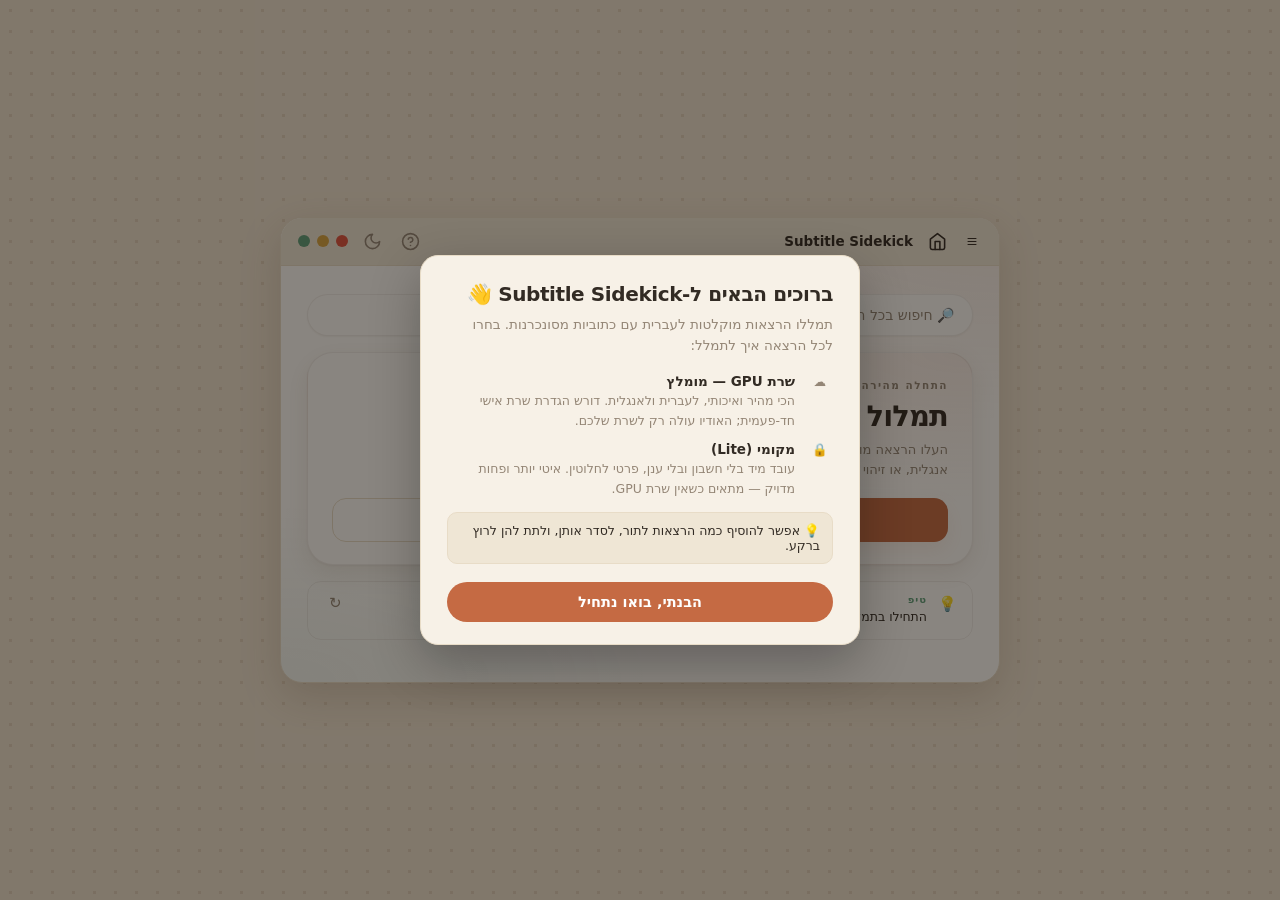
==== commit b9551de1: "Fix course/subtitle bugs; add correction dictionary, updater, self-playing demo Bug fixes: - Course " ====
--- a/ui/index.html
+++ b/ui/index.html
@@ -13,6 +13,7 @@
     <symbol id="i-home" viewBox="0 0 24 24"><path d="m3 9 9-7 9 7v11a2 2 0 0 1-2 2H5a2 2 0 0 1-2-2z"/><path d="M9 22V12h6v10"/></symbol>
     <symbol id="i-help" viewBox="0 0 24 24"><circle cx="12" cy="12" r="10"/><path d="M9.09 9a3 3 0 0 1 5.83 1c0 2-3 3-3 3"/><line x1="12" y1="17" x2="12.01" y2="17"/></symbol>
     <symbol id="i-moon" viewBox="0 0 24 24"><path d="M12 3a6 6 0 0 0 9 9 9 9 0 1 1-9-9Z"/></symbol>
+    <symbol id="i-sun" viewBox="0 0 24 24"><circle cx="12" cy="12" r="4"/><path d="M12 2v2"/><path d="M12 20v2"/><path d="m4.93 4.93 1.41 1.41"/><path d="m17.66 17.66 1.41 1.41"/><path d="M2 12h2"/><path d="M20 12h2"/><path d="m6.34 17.66-1.41 1.41"/><path d="m19.07 4.93-1.41 1.41"/></symbol>
     <symbol id="i-film" viewBox="0 0 24 24"><rect width="18" height="18" x="3" y="3" rx="2"/><path d="M7 3v18"/><path d="M3 7.5h4"/><path d="M3 12h18"/><path d="M3 16.5h4"/><path d="M17 3v18"/><path d="M17 7.5h4"/><path d="M17 16.5h4"/></symbol>
     <symbol id="i-eye" viewBox="0 0 24 24"><path d="M2 12s3-7 10-7 10 7 10 7-3 7-10 7-10-7-10-7Z"/><circle cx="12" cy="12" r="3"/></symbol>
     <symbol id="i-clock" viewBox="0 0 24 24"><circle cx="12" cy="12" r="10"/><polyline points="12 6 12 12 16 14"/></symbol>
@@ -23,12 +24,11 @@
     <div class="bar">
       <button class="menubtn" id="menuBtn" title="הקורסים שלי"><svg class="ic"><use href="#i-menu"/></svg></button>
       <button class="homebtn" id="homeBtn" title="מסך הבית"><svg class="ic"><use href="#i-home"/></svg></button>
-      <img class="appic" src="icons/app.png" alt="" />
       <div class="appname">Subtitle Sidekick</div>
       <button class="jobpill" id="jobPill" hidden>⏳ <span id="jobPct">0%</span></button>
       <div class="barsp"></div>
       <button class="themebtn" id="helpBtn" title="מדריך שימוש"><svg class="ic"><use href="#i-help"/></svg></button>
-      <button class="themebtn" id="themeBtn" title="מצב בהיר/כהה"><svg class="ic"><use href="#i-moon"/></svg></button>
+      <button class="themebtn themetoggle" id="themeBtn" title="מעבר למצב כהה" aria-label="מעבר למצב כהה"><svg class="ic ic-moon"><use href="#i-moon"/></svg><svg class="ic ic-sun"><use href="#i-sun"/></svg></button>
       <div class="barx">
         <span class="d1" id="winClose" title="סגירה"></span>
         <span class="d2" id="winMin" title="מזעור"></span>
@@ -99,14 +99,19 @@
         <div class="courserow">
           <span class="courselbl">קורס:</span>
           <select class="coursesel" id="courseSel"><option value="">ללא קורס</option></select>
+          <button class="course-add" id="courseAddBtn" title="יצירת קורס חדש">+ קורס</button>
+        </div>
+        <div class="newcourse-inline" id="courseAddRow" hidden>
+          <input class="urlin" id="courseAddIn" placeholder="שם הקורס החדש…" />
+          <button class="urlbtn course-add-ok" id="courseAddOk">צור ובחר</button>
         </div>
 
         <div class="moderow">
           <span class="modelbl">מצב תמלול:</span>
           <select class="coursesel" id="modeSel">
-            <option value="local_accurate">מקומי — מדויק (פרטי, ברירת מחדל)</option>
-            <option value="local_fast">מקומי — מהיר (פחות מדויק)</option>
-            <option value="cloud">☁ שרת GPU (ענן) — מהיר מאוד</option>
+            <option value="cloud">☁ שרת GPU — מומלץ (מהיר ואיכותי)</option>
+            <option value="local_accurate">מקומי (Lite) — איכות, ללא שרת</option>
+            <option value="local_fast">מקומי (Lite) — מהיר, איכות נמוכה</option>
           </select>
         </div>
 
@@ -134,7 +139,8 @@
       <section class="view" id="view-proc" hidden>
         <div class="kicker">יצירת כתוביות</div>
         <div class="filechip"><span class="fcic">🎞</span><span id="procName"></span></div>
-        <div class="stage" id="stageHeading">מתמלל את ההרצאה לעברית…</div>
+        <div class="procmeta" id="procMeta" hidden></div>
+        <div class="stage" id="stageHeading">מתמלל את ההרצאה…</div>
         <div class="prog">
           <div class="bar2" id="bar2"><div class="fill" id="fill"><div class="speedlines"></div></div></div>
           <div class="pct" id="pct">0%</div>
@@ -194,6 +200,7 @@
         <div class="transcript" id="transcript">
           <div class="tc-head">
             <input class="tc-search" id="tcSearch" placeholder="🔎 חיפוש בכתוביות…" />
+            <button class="tc-act" id="dictAddSelBtn" title="הוספת המילה שבחרתם למילון התיקונים">＋ מילון</button>
             <button class="tc-act" id="saveBtn">💾 שמור</button>
             <button class="tc-act" id="txtBtn">TXT</button>
             <button class="tc-act" id="docxBtn">Word</button>
@@ -209,15 +216,15 @@
         <div class="guide">
           <p class="guide-intro">Subtitle Sidekick מתמלל הרצאות מוקלטות לעברית (ולשפות נוספות) ומציג כתוביות מסונכרנות. הכול רץ אצלכם במחשב כברירת מחדל — בלי חשבון ובלי עלות.</p>
 
-          <h3>🎬 שלושת מצבי התמלול</h3>
+          <h3>🎬 מצבי התמלול</h3>
           <ul>
-            <li><b>מקומי — מדויק</b>: מודל עברית ייעודי, הכי מדויק לעברית. רץ במחשב, פרטי לחלוטין. איטי יותר ללא כרטיס מסך.</li>
-            <li><b>מקומי — מהיר</b>: מודל קל יותר, מהיר בהרבה על מעבד רגיל, בתמורה למעט דיוק. תומך גם באנגלית וזיהוי-אוטומטי.</li>
-            <li><b>☁ שרת GPU (ענן)</b>: הכי מהיר — דורש הקמת שרת RunPod אישי (חד-פעמי). האודיו עולה רק לשרת שלכם.</li>
+            <li><b>☁ שרת GPU — מומלץ</b>: המצב המרכזי. הכי מהיר, והכי איכותי גם לעברית וגם לאנגלית. דורש הקמת שרת RunPod אישי חד-פעמית; האודיו עולה רק לשרת שלכם. ראו README.</li>
+            <li><b>מקומי (Lite)</b>: עובד מיד, בלי חשבון ובלי ענן — פרטי לחלוטין. מתאים כשאין שרת GPU. איטי יותר, ובאנגלית איכות התמלול נמוכה יותר מהשרת. יש שתי רמות: "איכות" (מדויק יותר, איטי) ו"מהיר" (מהיר, פחות מדויק).</li>
           </ul>
 
           <h3>🌍 בחירת שפה</h3>
-          <p>לכל הרצאה בוחרים שפה: <b>עברית</b> (מודל ייעודי), <b>אנגלית</b>, או <b>זיהוי אוטומטי</b>. לתוכן מעורב עברית-אנגלית — נסו "זיהוי אוטומטי" במצב מקומי.</p>
+          <p>לכל הרצאה בוחרים שפה: <b>עברית</b> (מודל ייעודי), <b>אנגלית</b>, או <b>זיהוי אוטומטי</b>.</p>
+          <p class="guide-note">💡 <b>שפה מעורבת:</b> תמלול של עברית ואנגלית יחד עשוי להיות פחות מדויק. אם ההרצאה היא בעיקר בשפה אחת — עדיף לבחור אותה במפורש. בחרו "זיהוי אוטומטי" רק כשיש שימוש משמעותי בשתי השפות. בכל מקרה, מצב שרת ה-GPU נותן את התוצאה הטובה ביותר לתוכן מעורב.</p>
 
           <h3>➕ הוספת הרצאה</h3>
           <ul>
@@ -306,6 +313,21 @@
       </select>
     </div>
 
+    <div class="settings-section">📝 מילון תיקונים</div>
+    <div class="settings-hint">
+      החליפו טעויות תמלול חוזרות (שמות מרצים, מונחים, מילים באנגלית). התיקונים מוחלים אוטומטית
+      על תמלולים חדשים. ההחלפה היא על מילים שלמות בלבד — לא תפגע בטקסט תקין.
+    </div>
+    <div class="dict-list" id="dictList"></div>
+    <div class="dict-addrow">
+      <input class="newcourse-in dict-in" id="dictFrom" placeholder="טעות (מקור)" />
+      <span class="dict-arrow">⟵</span>
+      <input class="newcourse-in dict-in" id="dictTo" placeholder="תיקון" />
+      <button class="newcourse-btn dict-add" id="dictAddBtn" title="הוספת תיקון">＋</button>
+    </div>
+    <button class="dict-apply" id="dictApplyBtn">החלה על כל הספרייה הקיימת</button>
+    <div class="settings-status" id="dictStatus"></div>
+
     <div class="settings-section">☁ שרת ענן <span class="settings-opt">(אופציונלי)</span></div>
     <div class="settings-hint">
       למצב "שרת GPU" — כל משתמש מגדיר שרת משלו (לדוגמה חשבון RunPod אישי).
@@ -333,6 +355,17 @@
       <div class="cost-note">הערכה בלבד — RunPod מחייב גם על זמני התנעה ועיגול, כך שייתכן הפרש קל מהחשבון בפועל.</div>
       <button class="cost-reset" id="costReset">איפוס מונה</button>
     </div>
+
+    <div class="settings-section">⬆ עדכוני גרסה</div>
+    <div class="update-box">
+      <div class="update-row">
+        <span class="update-ver" id="updateVer">גרסה נוכחית: …</span>
+        <button class="update-check" id="updateCheckBtn">בדיקת עדכונים</button>
+      </div>
+      <div class="update-status" id="updateStatus"></div>
+      <button class="newcourse-btn update-now" id="updateNowBtn" hidden>⬆ עדכן עכשיו (האפליקציה תיסגר ותיפתח מחדש)</button>
+      <div class="update-note">העדכון מוריד את הגרסה האחרונה מ-GitHub ומחליף את קוד האפליקציה. הקורסים, ההרצאות וההגדרות שלכם נשמרים בנפרד ולא מושפעים.</div>
+    </div>
   </aside>
 
   <!-- first-run onboarding: explains the three transcription modes -->
@@ -341,9 +374,8 @@
       <div class="onboard-title">ברוכים הבאים ל-Subtitle Sidekick 👋</div>
       <div class="onboard-text">תמללו הרצאות מוקלטות לעברית עם כתוביות מסונכרנות. בחרו לכל הרצאה איך לתמלל:</div>
       <ul class="onboard-modes">
-        <li><span class="om-ic">🔒</span><div><b>מקומי — מדויק</b><span>רץ במחשב שלכם, פרטי לחלוטין. איטי יותר. ברירת מחדל.</span></div></li>
-        <li><span class="om-ic">⚡</span><div><b>מקומי — מהיר</b><span>מהיר יותר על חשבון מעט דיוק.</span></div></li>
-        <li><span class="om-ic">☁</span><div><b>שרת GPU (ענן)</b><span>הכי מהיר. דורש הגדרת שרת אישי; האודיו עולה לשרת שלכם.</span></div></li>
+        <li><span class="om-ic">☁</span><div><b>שרת GPU — מומלץ</b><span>הכי מהיר ואיכותי, לעברית ולאנגלית. דורש הגדרת שרת אישי חד-פעמית; האודיו עולה רק לשרת שלכם.</span></div></li>
+        <li><span class="om-ic">🔒</span><div><b>מקומי (Lite)</b><span>עובד מיד בלי חשבון ובלי ענן, פרטי לחלוטין. איטי יותר ופחות מדויק — מתאים כשאין שרת GPU.</span></div></li>
       </ul>
       <div class="onboard-tip">💡 אפשר להוסיף כמה הרצאות לתור, לסדר אותן, ולתת להן לרוץ ברקע.</div>
       <button class="onboard-btn" id="onboardClose">הבנתי, בואו נתחיל</button>
--- a/ui/style.css
+++ b/ui/style.css
@@ -94,7 +94,7 @@
 /* ── app window (card) — capped to screen height, inner content scrolls if needed ── */
 .win {
   width: 100%;
-  max-width: 600px;
+  max-width: 720px;   /* wider than before so large windows aren't mostly empty margin */
   max-height: 100%;
   display: flex;
   flex-direction: column;
@@ -148,6 +148,17 @@
   background: none; border: none; cursor: pointer;
   color: var(--muted); font-size: 15px; padding: 4px; line-height: 1;
 }
+/* theme toggle: moon (light mode → switch to dark) crossfades with sun (dark mode → switch to light) */
+.themetoggle { position: relative; width: 27px; height: 27px; display: flex; align-items: center; justify-content: center; }
+.themetoggle .ic {
+  position: absolute; transition: opacity 0.75s var(--ease), transform 0.75s var(--ease);
+}
+.themetoggle .ic-sun  { opacity: 0; transform: rotate(-90deg) scale(0.4); }
+.themetoggle .ic-moon { opacity: 1; transform: rotate(0) scale(1); }
+body.dark .themetoggle .ic-moon { opacity: 0; transform: rotate(90deg) scale(0.4); }
+body.dark .themetoggle .ic-sun  { opacity: 1; transform: rotate(0) scale(1); }
+@media (prefers-reduced-motion: reduce) { .themetoggle .ic { transition: opacity var(--dur) linear; transform: none !important; } }
+
 .barx { display: flex; gap: 7px; }
 .barx span { width: 12px; height: 12px; border-radius: 50%; cursor: pointer; }
 .barx span:hover { filter: brightness(1.1); box-shadow: 0 0 0 2px rgba(0, 0, 0, 0.06); }
@@ -321,6 +332,10 @@
 .guide li { margin: 0; }
 .guide p { margin: 4px 0; }
 .guide b { color: var(--c2); }
+.guide-note {
+  background: var(--accent-soft); border: 1px solid var(--hairline); border-radius: 12px;
+  padding: 11px 13px; margin: 8px 0 4px; font-size: 12.5px; line-height: 1.55;
+}
 .guide-back { margin-top: 22px; width: 100%; }
 
 /* ── global search (home screen) ── */
@@ -423,6 +438,44 @@
 .folder-row .newcourse-in { flex: 1; }
 .folder-row .folder-pick { flex: none; white-space: nowrap; }
 .settings-status { font-size: 12px; color: var(--c2); margin-top: 10px; min-height: 16px; }
+/* ── updates (settings) ── */
+.update-box { display: flex; flex-direction: column; gap: 8px; }
+.update-row { display: flex; align-items: center; justify-content: space-between; gap: 8px; }
+.update-ver { font-size: 12.5px; color: var(--muted); }
+.update-check {
+  flex: none; background: transparent; color: var(--accent); border: 1px solid var(--line);
+  border-radius: var(--r-sm); padding: 7px 13px; font-family: inherit; font-size: 12.5px;
+  font-weight: 600; cursor: pointer; transition: border-color var(--dur) var(--ease), background var(--dur) var(--ease);
+}
+.update-check:hover { border-color: var(--accent); background: var(--accent-soft); }
+.update-status { font-size: 12.5px; color: var(--c2); min-height: 16px; }
+.update-now { width: 100%; }
+.update-note { font-size: 11px; color: var(--muted); line-height: 1.45; opacity: 0.85; }
+
+/* ── correction dictionary (settings) ── */
+.dict-list { display: flex; flex-direction: column; gap: 6px; margin-bottom: 10px; }
+.dict-empty { font-size: 12px; color: var(--muted); text-align: center; padding: 10px; }
+.dict-item {
+  display: flex; align-items: center; gap: 8px;
+  background: var(--panel); border: 1px solid var(--line); border-radius: 9px; padding: 7px 10px;
+  font-size: 12.5px;
+}
+.dict-f { color: var(--text); }
+.dict-a { color: var(--muted); flex: none; }
+.dict-t { color: var(--accent); font-weight: 600; flex: 1; overflow: hidden; text-overflow: ellipsis; white-space: nowrap; }
+.dict-del { flex: none; background: none; border: none; color: var(--muted); font-size: 12px; cursor: pointer; padding: 2px 4px; }
+.dict-del:hover { color: #c0533e; }
+.dict-addrow { display: flex; align-items: center; gap: 6px; margin-bottom: 10px; }
+.dict-in { flex: 1; min-width: 0; }
+.dict-arrow { flex: none; color: var(--muted); font-size: 13px; }
+.dict-add { flex: none; padding: 10px 14px; }
+.dict-apply {
+  width: 100%; background: transparent; color: var(--accent); border: 1px solid var(--line);
+  border-radius: var(--r-sm); padding: 9px; font-family: inherit; font-size: 12.5px; font-weight: 600;
+  cursor: pointer; transition: border-color var(--dur) var(--ease), background var(--dur) var(--ease);
+}
+.dict-apply:hover { border-color: var(--accent); background: var(--accent-soft); }
+
 .settings-cost {
   margin-top: 20px; padding-top: 16px; border-top: 1px solid var(--line);
   display: flex; flex-direction: column; gap: 6px;
@@ -448,6 +501,16 @@
   transition: border-color var(--dur) var(--ease), box-shadow var(--dur) var(--ease);
 }
 .coursesel:focus { outline: none; border-color: var(--accent); box-shadow: 0 0 0 3px var(--accent-soft); }
+.course-add {
+  flex: none; background: transparent; color: var(--accent); border: 1px solid var(--line);
+  border-radius: var(--r-sm); padding: 9px 13px; font-family: inherit; font-size: 12.5px;
+  font-weight: 600; cursor: pointer; white-space: nowrap;
+  transition: border-color var(--dur) var(--ease), background var(--dur) var(--ease);
+}
+.course-add:hover { border-color: var(--accent); background: var(--accent-soft); }
+.newcourse-inline { display: flex; gap: 8px; margin-top: 10px; }
+.newcourse-inline[hidden] { display: none; }
+.course-add-ok { flex: none; }
 
 /* ── sidebar: my courses ── */
 .drawer-ov {
@@ -492,8 +555,12 @@
   transition: transform var(--dur) var(--ease), background var(--dur) var(--ease);
 }
 .newcourse-btn:hover { background: var(--accent-deep); transform: translateY(-1px); }
-.courses { flex: 1; overflow-y: auto; display: flex; flex-direction: column; gap: 8px; }
-.course { border: 1px solid var(--hairline); border-radius: var(--r-md); overflow: hidden; background: var(--card); box-shadow: var(--shadow-sm); }
+/* min-height:0 lets this flex child actually scroll instead of overflowing the drawer
+   (without it, a course with many lectures pushes the first ones out of reach) */
+.courses { flex: 1; min-height: 0; overflow-y: auto; display: flex; flex-direction: column; gap: 8px; }
+/* flex:none so course boxes keep their natural height instead of being squeezed by the column
+   flexbox (which, combined with overflow:hidden, was clipping the lectures inside) */
+.course { flex: none; border: 1px solid var(--hairline); border-radius: var(--r-md); overflow: hidden; background: var(--card); box-shadow: var(--shadow-sm); }
 .course-head {
   display: flex; align-items: center; gap: 8px; padding: 10px 13px;
   cursor: pointer; font-size: 13.5px; font-weight: 600;
@@ -587,9 +654,15 @@
 }
 .filechip span:last-child { overflow: hidden; text-overflow: ellipsis; white-space: nowrap; }
 .fcic { color: var(--c3); flex: none; }
+.procmeta {
+  display: inline-flex; align-items: center; margin-top: 10px; margin-inline-start: 2px;
+  font-size: 12px; font-weight: 600; color: var(--accent);
+  background: var(--accent-soft); border-radius: 999px; padding: 4px 12px;
+}
+.procmeta[hidden] { display: none; }
 .stage {
   font-family: var(--font-display);
-  margin-top: 24px; font-size: 20px; font-weight: 800; letter-spacing: -0.02em;
+  margin-top: 16px; font-size: 20px; font-weight: 800; letter-spacing: -0.02em;
 }
 .prog { display: flex; align-items: center; gap: 13px; margin-top: 16px; }
 .bar2 { flex: 1; height: 10px; border-radius: 6px; background: var(--panel); overflow: hidden; }
@@ -724,12 +797,18 @@
 /* ── screen 3: player ── */
 .screen {
   position: relative; background: var(--screen);
-  border-radius: 16px; height: 260px; overflow: hidden;
+  border-radius: 16px; overflow: hidden;
+  /* grow with the window instead of a fixed 260px; 16:9 keeps the frame natural, capped so it
+     never pushes the transcript off a short window */
+  aspect-ratio: 16 / 9; max-height: min(56vh, 460px);
 }
 .screen video {
   position: absolute; inset: 0; width: 100%; height: 100%;
   object-fit: contain; background: #000;
 }
+/* demo mode: soft poster behind the source-less player during the recorded tour */
+body.demo-mode .screen { background: radial-gradient(120% 100% at 50% 0%, #2a2018, var(--screen)); }
+body.demo-mode .screen video { background: transparent; }
 .cc {
   position: absolute; top: 12px; right: 12px; z-index: 2; cursor: pointer;
   background: var(--c2); color: #fff; font-size: 10px; font-weight: 700; font-family: inherit;
@@ -742,6 +821,8 @@
   font-size: 14.5px; font-weight: 500; line-height: 1.5;
   padding: 7px 16px; border-radius: 10px; max-width: 84%;
   text-align: center; box-shadow: 0 4px 14px rgba(0, 0, 0, 0.25);
+  /* defensive: even if a stray long cue slips through, wrap it and cap height instead of clipping */
+  overflow-wrap: anywhere; max-height: 40%; overflow: hidden;
 }
 .subline:empty { display: none; }
 
@@ -832,7 +913,7 @@
   transition: border-color var(--dur) var(--ease), color var(--dur) var(--ease), background var(--dur) var(--ease);
 }
 .tc-act:hover { border-color: var(--accent); color: var(--accent); background: var(--accent-soft); }
-.tc-list { max-height: 190px; overflow-y: auto; display: flex; flex-direction: column; gap: 2px; }
+.tc-list { max-height: max(190px, 30vh); overflow-y: auto; display: flex; flex-direction: column; gap: 2px; }
 .tc-row {
   display: flex; gap: 10px; align-items: flex-start;
   padding: 5px 8px; border-radius: 9px;
@@ -850,6 +931,34 @@
 }
 .tc-text:focus { background: var(--panel); box-shadow: 0 0 0 1px var(--accent); }
 .tc-status { margin-top: 8px; font-size: 12px; color: var(--c2); min-height: 16px; }
+
+/* ── confirmation modal (destructive actions) ── */
+.modal-ov {
+  position: fixed; inset: 0; z-index: 70;
+  background: rgba(20, 14, 8, 0.5);
+  display: flex; align-items: center; justify-content: center; padding: 22px;
+  animation: fadein 0.14s ease;
+}
+@keyframes fadein { from { opacity: 0; } to { opacity: 1; } }
+@media (prefers-reduced-motion: reduce) { .modal-ov { animation: none; } }
+.modal {
+  background: var(--card); border: 1px solid var(--line); border-radius: 18px;
+  max-width: 380px; width: 100%; padding: 22px 22px 18px; box-shadow: var(--shadow-lg);
+}
+.modal-title { font-family: var(--font-display); font-size: 17px; font-weight: 800; letter-spacing: -0.02em; color: var(--text); margin-bottom: 10px; }
+.modal-body { font-size: 13px; color: var(--muted); line-height: 1.6; margin-bottom: 18px; white-space: pre-line; }
+.modal-actions { display: flex; flex-wrap: wrap; gap: 8px; justify-content: flex-start; }
+.modal-btn {
+  padding: 9px 15px; border-radius: var(--r-sm); cursor: pointer;
+  font-family: inherit; font-size: 13px; font-weight: 600;
+  background: var(--accent); color: #fff; border: 1px solid transparent;
+  transition: background var(--dur) var(--ease), transform var(--dur) var(--ease), filter var(--dur) var(--ease);
+}
+.modal-btn:hover { background: var(--accent-deep); transform: translateY(-1px); }
+.modal-cancel { background: transparent; color: var(--text); border-color: var(--line); }
+.modal-cancel:hover { background: var(--panel); border-color: var(--muted); transform: none; }
+.modal-danger { background: #c0533e; }
+.modal-danger:hover { background: #a5442f; filter: none; }
 
 /* ── first-run onboarding modal ── */
 .onboard-ov {
